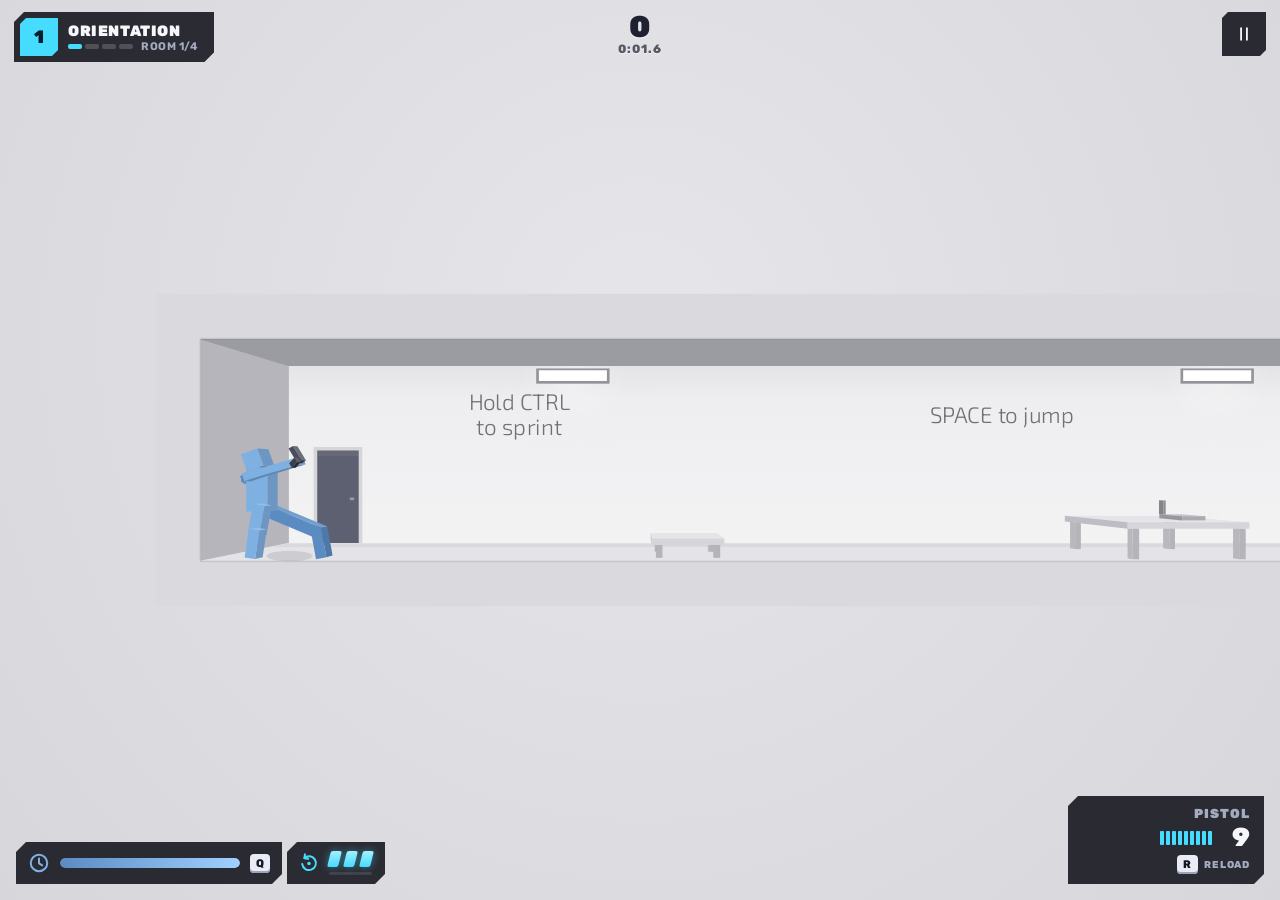
==== index.html @ 82054533 "Fix legs: the kick pose was always on The pose input already had a 'kick' field for gun recoil, so t" ====
<!DOCTYPE html>
<html lang="en">
<head>
  <meta charset="utf-8">
  <meta name="viewport" content="width=device-width, initial-scale=1, maximum-scale=1, user-scalable=no, viewport-fit=cover">
  <meta name="theme-color" content="#0c0e15">
  <meta name="description" content="Still Point - a slow-motion ragdoll shootout. Breach the door, bend time, slide under bullets and flip over gunmen across 75 levels, an Endless run with upgrades and a new Daily Run every day.">
  <title>Still Point</title>
  <link rel="stylesheet" href="css/style.css?v=67">
  <script src="https://sdk.crazygames.com/crazygames-sdk-v3.js"></script>
</head>
<body>
  <canvas id="stage" aria-label="Game"></canvas>

  <!-- =============================== HUD =============================== -->
  <div id="hud" class="hidden">
    <div class="tapfire" id="tapfire" aria-hidden="true"></div>
    <div class="stage-chip" id="stageChip">
      <span class="chip-num" id="chipNum">1</span>
      <div class="chip-body">
        <b id="chipTitle">ORIENTATION</b>
        <div class="chip-sub"><span class="dots" id="roomDots"></span><span id="chipSub">ROOM 1/4</span></div>
      </div>
    </div>
    <div class="hud-mid">
      <b id="hudScore">0</b>
      <span id="hudTime">0:00.0</span>
    </div>
    <div class="hud-right">
      <button class="round" id="btnPause" aria-label="Pause"><span class="ic" data-icon="pause"></span></button>
    </div>

    <div class="breach-banner" id="eventBanner"></div>
    <div class="combo hidden" id="combo"><b id="comboNum">x2</b><span>COMBO</span><i id="comboBar"></i></div>

    <div class="hud-bl">
      <div class="armorhud hidden" id="armorHud"></div>
      <div class="hud-bl-row">
        <div class="focus" id="focus">
          <span class="ic" data-icon="clock"></span>
          <div class="focus-track"><div class="focus-fill" id="focusFill"></div></div>
          <kbd id="focusKey">Q</kbd>
        </div>
        <div class="flips" id="flips" title="Flips left: sprint or slide, then jump">
          <span class="ic" data-icon="flip"></span>
          <div class="flip-col">
            <div class="flip-pips" id="flipPips"><i></i><i></i><i></i></div>
            <div class="flip-charge"><i id="flipCharge"></i></div>
          </div>
        </div>
      </div>
    </div>
    <div class="ammo" id="ammo">
      <b id="ammoName">PISTOL</b>
      <div class="ammo-row"><span id="ammoPips" class="pips"></span><span id="ammoNum">9</span></div>
      <small id="ammoHint"><kbd>R</kbd> RELOAD</small>
    </div>

    <div class="death hidden" id="death">
      <b id="deathTitle">YOU DIED</b>
      <div class="lives hidden" id="deathLives"></div>
      <span id="deathSub">CLICK OR PRESS R TO RETRY</span>
      <div class="death-btns hidden" id="deathBtns"></div>
    </div>

    <!-- touch -->
    <div class="joy" id="joy"><div class="joy-base"></div><div class="joy-knob" id="joyKnob"></div></div>
    <div class="tbtns" id="tbtns">
      <button class="tb tb-slow" data-act="slow"><span class="ic" data-icon="clock"></span><small>SLOW</small></button>
      <button class="tb tb-jump" data-act="jump"><span class="ic" data-icon="up"></span><small>JUMP</small></button>
      <button class="tb tb-slide" data-act="slide"><span class="ic" data-icon="slide"></span><small>SLIDE</small></button>
      <button class="tb tb-kick" data-act="kick"><span class="ic" data-icon="kick"></span><small>KICK</small></button>
      <button class="tb tb-reload" data-act="reload"><span class="ic" data-icon="reload"></span></button>
      <button class="tb tb-grab hidden" data-act="pick" id="tbGrab"><small>GRAB</small></button>
    </div>
  </div>

  <!-- =============================== HOME =============================== -->
  <section id="home" class="screen">
    <div class="home-panel">
      <h1 class="title" aria-label="Still Point"><span class="t1"><span style="--i:0">S</span><span style="--i:1">T</span><span style="--i:2">I</span><span style="--i:3">L</span><span style="--i:4">L</span></span><span class="t2"><i>POINT</i></span></h1>
      <div class="home-menu">
        <button class="btn primary big" id="btnPlay"><span class="ic" data-icon="play"></span><span class="bt"><b>PLAY</b><small id="playSub">LEVEL 1</small></span></button>
        <div class="btn-row">
          <button class="btn mode" id="btnDaily"><span class="ic" data-icon="calendar"></span><span class="bt"><b>DAILY RUN</b><small id="dailySub">5 NEW ROOMS EVERY DAY</small></span><i class="dot hidden" id="dailyDot"></i></button>
        </div>
        <div class="btn-row duo">
          <button class="btn mode" id="btnLevels"><span class="ic" data-icon="grid"></span><span class="bt"><b>LEVELS</b><small id="levelsSub">0 / 90 STARS</small></span></button>
          <button class="btn mode" id="btnEndless"><span class="ic" data-icon="infinity"></span><span class="bt"><b>ENDLESS</b><small id="endlessSub">BEST 0</small></span></button>
        </div>
        <div class="btn-row duo">
          <button class="btn tile" id="btnArmory"><span class="ic" data-icon="gun"></span><b>ARMORY</b></button>
          <button class="btn tile" id="btnMissions"><span class="ic" data-icon="scroll"></span><b>MISSIONS</b><i class="dot hidden" id="missionDot"></i></button>
        </div>
      </div>
    </div>
    <div class="corner tr">
      <button class="pill streak hidden" id="streakChip"><span class="ic" data-icon="gift"></span><b>DAILY</b></button>
      <div class="pill"><span class="ic star" data-icon="star"></span><b id="homeStars">0</b></div>
      <div class="pill"><span class="ic coin" data-icon="coin"></span><b class="coin-val">0</b></div>
      <button class="round" id="btnSettings" aria-label="Settings"><span class="ic" data-icon="gear"></span></button>
    </div>
    <div class="home-hint" id="homeHint"></div>
  </section>

  <!-- ============================== LEVELS ============================== -->
  <section id="levels" class="screen hidden">
    <header class="bar">
      <button class="round" data-back aria-label="Back"><span class="ic" data-icon="back"></span></button>
      <nav class="seg" id="chapterTabs"></nav>
      <div class="pill"><span class="ic star" data-icon="star"></span><b id="levelsStars">0</b></div>
    </header>
    <div class="chapter-head" id="chapterHead"></div>
    <div class="level-grid" id="levelGrid"></div>
  </section>

  <!-- ============================== ARMORY ============================== -->
  <section id="armory" class="screen hidden">
    <header class="bar">
      <button class="round" data-back aria-label="Back"><span class="ic" data-icon="back"></span></button>
      <nav class="seg" id="armoryTabs">
        <button data-tab="weapon">WEAPONS</button>
        <button data-tab="skin">COLORS</button>
        <button data-tab="hat">HATS</button>
        <button data-tab="armor">ARMOR</button>
      </nav>
      <div class="pill"><span class="ic coin" data-icon="coin"></span><b class="coin-val">0</b></div>
    </header>
    <div class="armory">
      <div class="armory-preview card">
        <canvas id="previewCanvas" width="320" height="320"></canvas>
        <div class="preview-info" id="previewInfo"></div>
      </div>
      <div class="armory-grid card" id="armoryGrid"></div>
    </div>
  </section>

  <div id="modal" class="modal hidden"><div class="sheet" id="sheet"></div></div>
  <div id="toasts"></div>
  <div id="rotate" class="hidden"><div><span class="ic" data-icon="rotate"></span><p>TURN YOUR DEVICE SIDEWAYS</p><button class="btn primary" id="btnRotateOk"><b>PLAY ANYWAY</b></button></div></div>

  <script src="js/util.js?v=67"></script>
  <script src="js/platform.js?v=67"></script>
  <script src="js/audio.js?v=67"></script>
  <script src="js/data.js?v=67"></script>
  <script src="js/levels.js?v=67"></script>
  <script src="js/progress.js?v=67"></script>
  <script src="js/physics.js?v=67"></script>
  <script src="js/world.js?v=67"></script>
  <script src="js/ragdoll.js?v=67"></script>
  <script src="js/fx.js?v=67"></script>
  <script src="js/game.js?v=67"></script>
  <script src="js/icons.js?v=67"></script>
  <script src="js/titlefx.js?v=67"></script>
  <script src="js/ui.js?v=67"></script>
  <script src="js/main.js?v=67"></script>
</body>
</html>
---- css/style.css ----
/* =========================================================================
   Still Point UI: the Elements look carried over to a white world. Flat ink
   panels with cut corners, one warm accent, solid high-contrast buttons,
   keycaps for controls. Rubik throughout.
   ========================================================================= */

@font-face { font-family: 'Exo2'; src: url('../assets/fonts/exo2-light.woff2') format('woff2'); font-weight: 300; font-display: swap; }
@font-face { font-family: 'Rubik'; src: url('../assets/fonts/rubik.woff2') format('woff2'); font-weight: 300 900; font-display: swap; }

:root {
  --ink: #0c0e15;
  --ink-2: #161a25;
  --ink-3: #222737;
  --ink-4: #2e3447;
  --panel: rgba(13, 15, 23, 0.86);
  --line: rgba(255, 255, 255, 0.12);
  --text: #f6f7fb;
  --muted: #a4abbf;
  /* accent: the cold cyan of bullet time (the same family as the slow-motion meter); gold is kept
     only for things that are gold: coins and stars */
  --acc: #45dcff;
  --acc-hi: #a4f0ff;
  --acc-ink: #03202a;
  --acc-rgb: 69, 220, 255;
  --gold: #ffc933;
  --blue: #7fb0e2;
  --red: #e2434b;
  --green: #45e08a;
  --font: 'Rubik', system-ui, -apple-system, 'Segoe UI', sans-serif;
  --safe-t: env(safe-area-inset-top, 0px);
  --safe-b: env(safe-area-inset-bottom, 0px);
  --safe-l: env(safe-area-inset-left, 0px);
  --safe-r: env(safe-area-inset-right, 0px);
  --cut-s: polygon(6px 0, 100% 0, 100% calc(100% - 6px), calc(100% - 6px) 100%, 0 100%, 0 6px);
  --cut-m: polygon(10px 0, 100% 0, 100% calc(100% - 10px), calc(100% - 10px) 100%, 0 100%, 0 10px);
  /* a 2px outline that follows --cut-m's slanted corners (box-shadow can't: clip-path cuts it off) */
  --ring-m: polygon(evenodd, 10px 0, 100% 0, 100% calc(100% - 10px), calc(100% - 10px) 100%, 0 100%, 0 10px, 10px 0,
    10.83px 2px, calc(100% - 2px) 2px, calc(100% - 2px) calc(100% - 10.83px), calc(100% - 10.83px) calc(100% - 2px), 2px calc(100% - 2px), 2px 10.83px, 10.83px 2px);
  --cut-l: polygon(16px 0, 100% 0, 100% calc(100% - 16px), calc(100% - 16px) 100%, 0 100%, 0 16px);
}

* { box-sizing: border-box; -webkit-tap-highlight-color: transparent; }
html, body { margin: 0; height: 100%; overflow: hidden; background: #d4d4d8; color: var(--text); font-family: var(--font); font-weight: 600; }
body { user-select: none; -webkit-user-select: none; touch-action: none; overscroll-behavior: none; }
canvas#stage { position: fixed; inset: 0; display: block; }
body.playing canvas#stage { cursor: none; }
button { font: inherit; color: inherit; border: 0; background: none; cursor: pointer; padding: 0; }
button:focus-visible { outline: 3px solid var(--acc); outline-offset: -3px; }
b, h1, h2, h3, h4, p { margin: 0; font-weight: inherit; }
.hidden { display: none !important; }
.ic { display: inline-flex; width: 1.2em; height: 1.2em; flex: none; }
.ic svg { width: 100%; height: 100%; display: block; }
.ic.coin { color: var(--gold); }
.ic.star { color: var(--gold); }

/* --------------------------------------------------------------- basics */
.btn {
  position: relative; display: inline-flex; flex-direction: column; align-items: center; justify-content: center; gap: 1px;
  min-height: 48px; padding: 8px 22px; max-width: 100%; clip-path: var(--cut-m);
  background: var(--ink-3); color: var(--text); box-shadow: inset 0 -3px 0 rgba(0, 0, 0, 0.28), inset 0 1px 0 rgba(255, 255, 255, 0.08);
  font-weight: 800; font-size: 16px; line-height: 1.1; letter-spacing: 0.04em; text-transform: uppercase;
  transition: background 0.12s, transform 0.08s, filter 0.12s;
}
.btn:hover { background: var(--ink-4); filter: drop-shadow(0 0 7px rgba(var(--acc-rgb), 0.3)); }
.btn:active { transform: translateY(1px) scale(0.98); }
.btn b { white-space: nowrap; }
.btn small { font-weight: 600; font-size: 12px; letter-spacing: 0.03em; color: var(--muted); white-space: nowrap; }
.btn.primary { background: var(--acc); color: var(--acc-ink); }
.btn.primary:hover { background: var(--acc-hi); }
.btn.primary small { color: rgba(3, 32, 42, 0.75); }
.btn.big { min-height: 64px; font-size: 28px; }
.btn.small { min-height: 38px; padding: 6px 16px; font-size: 13px; clip-path: var(--cut-s); }
.btn[disabled] { opacity: 0.45; cursor: default; filter: none; }
.btn .ic { width: 22px; height: 22px; }
.btn.big { flex-direction: row; gap: 14px; }
.btn.big .ic { width: 26px; height: 26px; }
.btn.big .bt { display: flex; flex-direction: column; align-items: flex-start; }
.btn.mode { flex-direction: row; gap: 10px; justify-content: flex-start; padding-left: 16px; }
.btn.mode .ic { color: var(--acc); }
.btn.mode .bt { display: flex; flex-direction: column; align-items: flex-start; }
.btn .dot, .seg .dot { position: absolute; top: 8px; right: 10px; width: 9px; height: 9px; border-radius: 50%; background: var(--red); box-shadow: 0 0 0 3px rgba(226, 67, 75, 0.25); }

.round { width: 44px; height: 44px; display: grid; place-items: center; flex: none; clip-path: var(--cut-s); background: var(--ink-3); color: var(--text); transition: background 0.12s; }
.round:hover { background: var(--ink-4); }
.round .ic { width: 20px; height: 20px; }

.pill { display: inline-flex; align-items: center; gap: 7px; height: 38px; padding: 0 14px 0 10px; clip-path: var(--cut-s); background: var(--panel); font-weight: 800; font-size: 15px; letter-spacing: 0.03em; white-space: nowrap; }
.pill .ic { width: 18px; height: 18px; }
.pill.streak { cursor: pointer; background: var(--acc); color: var(--acc-ink); animation: nudge 1.6s ease-in-out infinite; }

.card { background: var(--panel); clip-path: var(--cut-l); backdrop-filter: blur(6px); -webkit-backdrop-filter: blur(6px); }

kbd { display: inline-block; font-family: var(--font); font-weight: 800; font-size: 11px; line-height: 1; padding: 4px 6px; border-radius: 4px; background: #e9ecf4; color: #141824; box-shadow: inset 0 -2px 0 #9ba3b8; white-space: nowrap; }

@keyframes fade { from { opacity: 0; } to { opacity: 1; } }
@keyframes pop { from { opacity: 0; transform: translateY(10px) scale(0.97); } to { opacity: 1; transform: none; } }
@keyframes nudge { 0%, 100% { transform: none; } 50% { transform: translateY(-2px); } }
@keyframes starIn { 0% { transform: scale(0) rotate(-40deg); opacity: 0; } 60% { transform: scale(1.35) rotate(8deg); opacity: 1; } 100% { transform: none; } }
@keyframes comboPop { 0% { transform: scale(1.5); } 100% { transform: scale(1); } }
@keyframes slideUp { from { opacity: 0; transform: translateY(14px); } to { opacity: 1; transform: none; } }
@keyframes slideUpDim { from { opacity: 0; transform: translateY(14px); } to { opacity: 0.45; transform: none; } }

/* -------------------------------------------------------------- screens */
.screen { position: fixed; inset: 0; z-index: 10; overflow-y: auto; overflow-x: hidden; touch-action: pan-y; padding: calc(14px + var(--safe-t)) calc(16px + var(--safe-r)) calc(16px + var(--safe-b)) calc(16px + var(--safe-l)); animation: fade 0.2s ease; }
.screen:not(#home) { background: linear-gradient(180deg, rgba(10, 12, 18, 0.82), rgba(10, 12, 18, 0.94)); }
.bar { display: flex; align-items: center; gap: 12px; max-width: 1100px; margin: 0 auto 14px; }
.bar h2 { margin-right: auto; font-weight: 900; font-size: 24px; letter-spacing: 0.03em; }
.seg { flex: 1; display: flex; flex-wrap: wrap; justify-content: center; gap: 2px; padding: 3px; clip-path: var(--cut-s); background: var(--panel); min-width: 0; }
.seg button { position: relative; font-weight: 800; font-size: 12px; letter-spacing: 0.04em; color: var(--muted); padding: 8px 12px; border-radius: 4px; white-space: nowrap; transition: background 0.12s, color 0.12s; }
.seg button:hover { color: var(--text); background: rgba(255, 255, 255, 0.06); }
.seg button.active { background: var(--acc); color: var(--acc-ink); }
.seg button.locked { opacity: 0.45; }
.corner { position: absolute; top: calc(14px + var(--safe-t)); display: flex; align-items: center; gap: 8px; }
.corner.tr { right: calc(16px + var(--safe-r)); }

/* ----------------------------------------------------------------- home */
#home { overflow: hidden; }
.home-panel {
  /* full-height ink column like Element Rag, with its dark backdrop fading out over the room */
  position: absolute; left: 0; top: 0; bottom: 0; isolation: isolate;
  width: min(calc(500px + var(--safe-l)), 80vw);
  padding: calc(20px + var(--safe-t)) 34px calc(20px + var(--safe-b)) calc(36px + var(--safe-l));
  background: rgba(9, 11, 17, 0.97);
  display: flex; flex-direction: column; justify-content: center; gap: 18px; animation: fade 0.3s ease;
}
.home-panel::after {
  content: ''; position: absolute; top: 0; bottom: 0; left: 100%; width: clamp(200px, 30vw, 520px); pointer-events: none; z-index: -1;
  background: linear-gradient(90deg, rgba(9, 11, 17, 0.97) 0%, rgba(9, 11, 17, 0.86) 22%, rgba(9, 11, 17, 0.58) 50%, rgba(9, 11, 17, 0.22) 78%, rgba(9, 11, 17, 0) 100%);
}
.home-menu .btn.big { min-height: 72px; font-size: 32px; justify-content: flex-start; padding-left: 24px; text-align: left; }
.home-menu .btn.tile { justify-content: flex-start; padding-left: 18px; gap: 10px; }
.home-menu .btn-row .btn { min-height: 62px; font-size: 14px; }
.title { display: flex; align-items: flex-end; gap: 10px; line-height: 0.9; font-weight: 900; letter-spacing: -0.01em; }
.title .t1 { font-size: 54px; color: #fff; }
.title .t2 {
  padding: 2px 18px 4px 16px; font-size: 48px; color: var(--acc-ink); background: var(--acc);
  /* slants down to the right, with the cut top-left and bottom-right corners */
  clip-path: polygon(10px 0, calc(100% - 14px) 0, calc(100% - 2px) calc(100% - 10px), calc(100% - 10px) 100%, 14px 100%, 2px 10px);
}
.title .t2 i { display: inline-block; font-style: normal; transform: skewX(10deg); }   /* letters lean back, matching the slant */
.home-menu { display: flex; flex-direction: column; gap: 8px; }
.btn-row { display: flex; gap: 8px; }
.btn-row .btn { flex: 1; min-width: 0; padding: 8px 6px; font-size: 13px; }
.btn-row.duo .btn.mode { padding-left: 14px; }
.btn.tile { min-height: 58px; gap: 5px; flex-direction: row; }
.btn.tile .ic { width: 22px; height: 22px; color: var(--acc); }
.home-hint { position: absolute; right: calc(24px + var(--safe-r)); bottom: calc(20px + var(--safe-b)); display: flex; gap: 14px; flex-wrap: wrap; justify-content: flex-end; max-width: 54vw; font-weight: 700; font-size: 12px; color: #4a4f60; letter-spacing: 0.04em; }
.home-hint span { display: inline-flex; gap: 6px; align-items: center; }

/* --------------------------------------------------------------- levels */
.chapter-head { max-width: 1100px; margin: 0 auto 12px; display: flex; align-items: baseline; gap: 12px; }
.chapter-head b { font-weight: 900; font-size: 26px; letter-spacing: 0.04em; }
.chapter-head span { font-weight: 800; font-size: 13px; color: var(--muted); letter-spacing: 0.06em; }
.level-grid { max-width: 1100px; margin: 0 auto; display: grid; grid-template-columns: repeat(auto-fill, minmax(165px, 1fr)); gap: 10px; }
.lvl { position: relative; display: flex; flex-direction: column; align-items: flex-start; gap: 6px; padding: 14px 14px 12px; min-height: 112px; clip-path: var(--cut-m); background: var(--ink-3); text-align: left; transition: background 0.12s, transform 0.08s; animation: slideUp 0.25s ease backwards; }
.lvl:hover { background: var(--ink-4); }
.lvl:active { transform: scale(0.98); }
.lvl .num { font-weight: 900; font-size: 30px; line-height: 1; color: #fff; }
.lvl .nm { font-weight: 800; font-size: 13px; letter-spacing: 0.04em; color: var(--muted); text-transform: uppercase; }
.lvl .st { display: flex; gap: 3px; margin-top: auto; }
.lvl .st .ic { width: 18px; height: 18px; color: rgba(255, 255, 255, 0.16); }
.lvl .st .ic.on { color: var(--gold); }
.lvl .best { position: absolute; right: 12px; top: 14px; font-weight: 700; font-size: 11px; color: var(--muted); }
.lvl, .item { isolation: isolate; }
.lvl.boss, .lvl.next, .item.sel { background: var(--ol); }
.lvl.boss::before, .lvl.next::before, .item.sel::before {
  content: ''; position: absolute; inset: 2px; z-index: -1; background: var(--fill);
  clip-path: polygon(9px 0, 100% 0, 100% calc(100% - 9px), calc(100% - 9px) 100%, 0 100%, 0 9px);
}
.lvl.boss { --ol: rgba(226, 67, 75, 0.75); --fill: var(--ink-3); }
.lvl.boss:hover { --fill: var(--ink-4); }
.lvl.boss .num::after { content: 'BOSS'; margin-left: 8px; font-size: 11px; vertical-align: middle; color: #fff; background: var(--red); padding: 2px 6px; border-radius: 3px; letter-spacing: 0.06em; }
.lvl.locked { opacity: 0.45; cursor: default; animation-name: slideUpDim; }
.lvl.locked .num { color: var(--muted); }
.lvl.next { --ol: var(--acc); --fill: #16303a; }

/* --------------------------------------------------------------- armory */
.armory { max-width: 1100px; margin: 0 auto; display: grid; grid-template-columns: 320px 1fr; gap: 14px; align-items: start; }
.armory-preview { padding: 14px; display: flex; flex-direction: column; gap: 10px; position: sticky; top: 0; }
#previewCanvas { width: 100%; aspect-ratio: 1; border-radius: 6px; background: radial-gradient(circle at 50% 38%, #f6f6f8, #d9d9de); }
.preview-info { display: flex; flex-direction: column; gap: 8px; }
.preview-info b { font-weight: 900; font-size: 22px; letter-spacing: 0.03em; }
.preview-info p { font-weight: 600; font-size: 13px; color: var(--muted); line-height: 1.4; }
.stats { display: grid; grid-template-columns: auto 1fr; gap: 5px 10px; align-items: center; font-size: 11px; font-weight: 800; letter-spacing: 0.05em; color: var(--muted); }
.stats i { display: block; height: 6px; border-radius: 3px; background: rgba(255, 255, 255, 0.1); overflow: hidden; }
.stats i::after { content: ''; display: block; height: 100%; width: var(--v); background: var(--acc); }
.armory-grid { padding: 14px; display: grid; grid-template-columns: repeat(auto-fill, minmax(136px, 1fr)); gap: 8px; }
.item { position: relative; display: flex; flex-direction: column; align-items: center; gap: 6px; padding: 12px 8px 10px; clip-path: var(--cut-m); background: var(--ink-3); transition: background 0.12s; }
.item:hover { background: var(--ink-4); }
.item.sel { --ol: var(--acc); --fill: #16303a; }
.item canvas { width: 96px; height: 64px; }
.item b { font-weight: 800; font-size: 13px; letter-spacing: 0.03em; text-transform: uppercase; }
.item small { display: inline-flex; gap: 4px; align-items: center; font-weight: 800; font-size: 12px; color: var(--acc); }
.item small .ic { width: 14px; height: 14px; }
.item small.own { color: var(--green); }
.item small.eq { color: var(--muted); }
.item .tag { position: absolute; top: 6px; left: 8px; font-size: 10px; font-weight: 900; letter-spacing: 0.06em; color: var(--acc-ink); background: var(--acc); padding: 2px 6px; border-radius: 3px; }

/* ------------------------------------------------------------------ hud */
#hud { position: fixed; inset: 0; z-index: 5; pointer-events: none; }
body.result-open #hud { display: none; }
#hud button, #hud .joy, #hud .aimpad { pointer-events: auto; }
.stage-chip { position: absolute; top: calc(12px + var(--safe-t)); left: calc(14px + var(--safe-l)); display: flex; align-items: center; gap: 10px; padding: 6px 16px 6px 6px; clip-path: var(--cut-m); background: var(--panel); max-width: 44vw; }
.chip-num { display: grid; place-items: center; min-width: 38px; height: 38px; padding: 0 6px; clip-path: var(--cut-s); background: var(--acc); color: var(--acc-ink); font-weight: 900; font-size: 18px; }
.chip-body b { display: block; font-weight: 900; font-size: 15px; letter-spacing: 0.04em; white-space: nowrap; overflow: hidden; text-overflow: ellipsis; text-transform: uppercase; }
.chip-sub { display: flex; align-items: center; gap: 8px; font-weight: 700; font-size: 11px; color: var(--muted); letter-spacing: 0.05em; }
.dots { display: flex; gap: 3px; }
.dots i { width: 14px; height: 5px; border-radius: 2px; background: rgba(255, 255, 255, 0.18); }
.dots i.done { background: var(--green); }
.dots i.cur { background: var(--acc); }
.hud-mid { position: absolute; top: calc(12px + var(--safe-t)); left: 50%; transform: translateX(-50%); display: flex; flex-direction: column; align-items: center; color: #1d2130; text-shadow: 0 1px 0 rgba(255, 255, 255, 0.7); }
.hud-mid b { font-weight: 900; font-size: 30px; line-height: 1; letter-spacing: 0.02em; }
.hud-mid span { font-weight: 800; font-size: 12px; letter-spacing: 0.08em; opacity: 0.7; }
body.dark-room .hud-mid { color: #fff; text-shadow: 0 1px 0 rgba(0, 0, 0, 0.6); }
.hud-right { position: absolute; top: calc(12px + var(--safe-t)); right: calc(14px + var(--safe-r)); display: flex; gap: 8px; align-items: center; }
.hud-right .round { background: var(--panel); }

.combo { position: absolute; top: calc(66px + var(--safe-t)); left: 50%; transform: translateX(-50%); display: flex; align-items: baseline; gap: 6px; padding: 4px 14px 8px; clip-path: var(--cut-s); background: var(--panel); }
.combo b { font-weight: 900; font-size: 22px; color: var(--acc); animation: comboPop 0.2s ease; }
.combo span { font-weight: 800; font-size: 11px; letter-spacing: 0.1em; color: var(--muted); }
.combo i { position: absolute; left: 0; bottom: 0; height: 3px; width: 100%; background: var(--acc); transform-origin: left; }

.focus { display: flex; align-items: center; gap: 10px; padding: 10px 12px; clip-path: var(--cut-m); background: var(--panel); }
.focus .ic { width: 22px; height: 22px; color: var(--blue); }
.focus-track { width: 180px; height: 10px; border-radius: 5px; background: rgba(255, 255, 255, 0.12); overflow: hidden; }
.focus-fill { height: 100%; width: 100%; background: linear-gradient(90deg, #5a8cc2, #9fd0ff); transform-origin: left; border-radius: 5px; }
.focus { position: relative; }
.focus::after, .ammo::after { content: ''; position: absolute; inset: 0; clip-path: var(--ring-m); background: var(--blue); opacity: 0; pointer-events: none; transition: opacity .15s; }
.focus.on::after { opacity: 1; }
.ammo::after { background: var(--acc); }
.focus.on .focus-fill { background: linear-gradient(90deg, #8fd0ff, #ffffff); }
.focus.empty .focus-fill { background: #ff8a94; }

.ammo { position: absolute; right: calc(16px + var(--safe-r)); bottom: calc(16px + var(--safe-b)); display: flex; flex-direction: column; align-items: flex-end; gap: 4px; padding: 10px 14px; clip-path: var(--cut-m); background: var(--panel); min-width: 150px; }
.ammo b { font-weight: 900; font-size: 13px; letter-spacing: 0.08em; color: var(--muted); }
.ammo.pickup b { color: var(--acc); }
.ammo-row { display: flex; align-items: center; gap: 10px; }
/* always one row: big magazines get thinner pips instead of wrapping onto a second line */
.pips { display: flex; gap: 2px; flex-wrap: nowrap; justify-content: flex-end; width: 130px; }
.pips i { flex: 0 1 4px; min-width: 1.5px; height: 14px; border-radius: 1px; background: var(--acc); }
.pips.dense { gap: 2px; } .pips.dense i { flex: 0 0 2px; min-width: 2px; border-radius: 0.5px; }
.pips i.off { background: rgba(255, 255, 255, 0.15); }
#ammoNum { font-weight: 900; font-size: 26px; line-height: 1; min-width: 28px; text-align: right; }
.ammo small { font-weight: 800; font-size: 10px; letter-spacing: 0.08em; color: var(--muted); display: flex; gap: 6px; align-items: center; }
.ammo.reloading #ammoNum { color: var(--acc); }

.death { position: absolute; left: 50%; top: 22%; transform: translateX(-50%); display: flex; flex-direction: column; align-items: center; gap: 8px; padding: 16px 30px 18px; clip-path: var(--cut-l); background: var(--panel); animation: pop 0.25s ease; pointer-events: auto; }
.death > b { font-weight: 900; font-size: 34px; letter-spacing: 0.06em; color: #ff8a94; }
/* the retry hint fades in once a retry is accepted */
#deathSub { animation: fade 0.25s ease 0.9s backwards; }
.death > span { font-weight: 800; font-size: 12px; letter-spacing: 0.12em; color: var(--muted); }
.death { min-width: min(340px, 90vw); }
.death-btns { display: grid; grid-template-columns: 1fr 1fr; gap: 8px; margin-top: 8px; width: 100%; }
.death-btns .btn { min-height: 56px; flex-direction: row; gap: 10px; }
.death-btns .btn .bt { display: flex; flex-direction: column; align-items: flex-start; }
.death-btns .btn.wide { grid-column: 1 / -1; }
.death .lives { display: flex; gap: 6px; }
.death .lives .ic { width: 22px; height: 22px; color: rgba(255, 255, 255, 0.14); }
.death .lives .ic.on { color: #ff5d73; }
#deathSub { display: flex; gap: 8px; justify-content: center; flex-wrap: wrap; }
#deathSub .stat { display: flex; flex-direction: column; align-items: center; gap: 2px; min-width: 76px; padding: 8px 10px; border-radius: 6px; background: var(--ink-2); font-style: normal; font-size: 10px; color: var(--muted); }
#deathSub .stat b { font-size: 20px; color: var(--text); letter-spacing: 0.02em; }
.hearts { display: inline-flex; gap: 3px; margin-left: 4px; vertical-align: -1px; }
.hearts i { width: 9px; height: 9px; border-radius: 2px; background: rgba(255, 255, 255, 0.18); transform: rotate(45deg); }
.hearts i.on { background: #ff5d73; }

/* touch controls */
.joy, .tbtns, .tapfire { display: none; }
body.touch .focus { display: none; }
body.touch .ammo { right: auto; left: 50%; transform: translateX(-50%); bottom: calc(10px + var(--safe-b)); padding: 6px 12px; min-width: 0; flex-direction: row; align-items: center; gap: 10px; }
body.touch .ammo small { display: none; }
body.touch .ammo b { font-size: 11px; }
body.touch #ammoNum { font-size: 20px; }
body.touch kbd { display: none; }
body.touch { --joy: clamp(110px, 28vh, 150px); --tb: clamp(52px, 13vh, 68px); --gap: clamp(8px, 2vh, 12px); }
/* tap anywhere (outside the stick and buttons) to fire that way */
body.touch .tapfire { display: block; position: absolute; inset: 0; touch-action: none; pointer-events: auto; }
.tapmark { position: absolute; width: 34px; height: 34px; margin: -17px 0 0 -17px; border-radius: 50%; border: 2px solid rgba(226, 67, 75, 0.85); pointer-events: none; animation: tapmark 0.38s ease-out forwards; }
@keyframes tapmark { from { transform: scale(0.4); opacity: 1; } to { transform: scale(1.4); opacity: 0; } }
/* move stick: a flat ring with flick hints, a flat knob */
/* the move stick only takes touches in the bottom-left thumb corner; a tap anywhere else (including the
   left side of the screen) aims and shoots */
body.touch .joy { display: block; position: absolute; left: 0; bottom: 0; width: max(30%, calc(var(--joy) + 70px)); height: max(46%, calc(var(--joy) + 60px)); touch-action: none; }
.joy-base { position: absolute; width: var(--joy, 130px); height: var(--joy, 130px); margin: calc(var(--joy, 130px) / -2) 0 0 calc(var(--joy, 130px) / -2); border-radius: 50%; background: rgba(18, 21, 30, 0.28); border: 1.5px solid rgba(255, 255, 255, 0.5); }
.joy-base::before, .joy-base::after { position: absolute; left: 50%; transform: translateX(-50%); font-weight: 800; font-size: 9px; letter-spacing: 0.14em; color: rgba(255, 255, 255, 0.85); }
.joy-base::before { content: 'JUMP'; top: 9%; }
.joy-base::after { content: 'SLIDE'; bottom: 9%; }
.joy-knob { position: absolute; width: calc(var(--joy, 130px) * 0.4); height: calc(var(--joy, 130px) * 0.4); margin: calc(var(--joy, 130px) * -0.2) 0 0 calc(var(--joy, 130px) * -0.2); border-radius: 50%; background: #7fb0e2; border: 2px solid rgba(255, 255, 255, 0.9); }
body.touch .joy:not(.on) .joy-base, body.touch .joy:not(.on) .joy-knob { left: calc(30px + var(--joy) / 2 + var(--safe-l)); top: calc(100% - 24px - var(--joy) / 2 - var(--safe-b)); opacity: 0.75; }
/* action buttons: one tidy corner block, matte and flat */
body.touch .tbtns { display: block; position: absolute; right: calc(20px + var(--safe-r)); bottom: calc(18px + var(--safe-b)); width: calc(var(--tb) * 2.25 + var(--gap)); height: calc(var(--tb) * 2.25 + var(--gap) * 2 + var(--tb) * 0.62); pointer-events: none; }
.tb {
  position: absolute; width: var(--tb); height: var(--tb); border-radius: 50%; display: flex; flex-direction: column; align-items: center; justify-content: center; gap: 2px;
  background: rgba(20, 23, 31, 0.74); border: 1.5px solid rgba(255, 255, 255, 0.16); color: #fff; pointer-events: auto;
  transition: transform 0.06s, background 0.1s, border-color 0.1s;
}
.tb .ic { width: 36%; height: 36%; }
.tb small { font-weight: 800; font-size: 8.5px; letter-spacing: 0.12em; opacity: 0.85; }
.tb:active, .tb.on { transform: scale(0.94); background: var(--acc); border-color: var(--acc); color: var(--acc-ink); }
.tb-jump { right: 0; bottom: 0; width: calc(var(--tb) * 1.25); height: calc(var(--tb) * 1.25); }
.tb-jump .ic { width: 40%; height: 40%; }
.tb-slide { right: calc(var(--tb) * 1.25 + var(--gap)); bottom: 0; }
.tb-slow { right: calc(var(--tb) * 0.125); bottom: calc(var(--tb) * 1.25 + var(--gap)); }
.tb-slow { background: conic-gradient(#7fb0e2 calc(var(--f, 1) * 360deg), rgba(255, 255, 255, 0.12) 0); border-color: transparent; }
.tb-slow::before { content: ''; position: absolute; inset: 3px; border-radius: 50%; background: rgba(20, 23, 31, 0.92); z-index: 0; }
.tb-slow > * { position: relative; z-index: 1; }
.tb-slow .ic { color: #7fb0e2; }
.tb-slow.on { transform: none; background: conic-gradient(#ffffff calc(var(--f, 1) * 360deg), rgba(255, 255, 255, 0.12) 0); }
.tb-slow.on::before { background: #7fb0e2; }
.tb-slow.on .ic, .tb-slow.on small { color: #0c1220; }
/* reload tucks into the corner between SLIDE and SLOW, one --gap from each */
.tb-reload { right: calc(var(--tb) * 1.03 + var(--gap)); bottom: calc(var(--tb) * 0.93 + var(--gap)); width: calc(var(--tb) * 0.74); height: calc(var(--tb) * 0.74); }
.tb-grab { right: 0; bottom: calc(var(--tb) * 2.25 + var(--gap) * 2); width: calc(var(--tb) * 1.25); height: calc(var(--tb) * 0.56); border-radius: 8px; background: var(--acc); border-color: var(--acc); color: var(--acc-ink); }

/* ---------------------------------------------------------------- modal */
.modal { position: fixed; inset: 0; z-index: 30; display: flex; align-items: center; justify-content: center; padding: calc(10px + var(--safe-t)) 10px calc(10px + var(--safe-b)); background: rgba(6, 8, 12, 0.55); animation: fade 0.16s ease; }
.sheet { position: relative; width: min(480px, 100%); max-height: calc((100dvh - 20px - var(--safe-t) - var(--safe-b)) / var(--ui)); overflow-y: auto; overscroll-behavior: contain; touch-action: pan-y; padding: 22px 24px; clip-path: var(--cut-l); background: #121620; box-shadow: inset 0 3px 0 var(--acc); display: flex; flex-direction: column; gap: 14px; animation: pop 0.2s ease; }
.sheet h2 { font-weight: 900; font-size: clamp(24px, 3vw, 32px); letter-spacing: 0.04em; text-align: center; }
.sheet h2.win { color: var(--acc); }
.sheet h2.lose { color: #ff8a94; }
.sheet .sub { text-align: center; font-weight: 800; font-size: 12px; letter-spacing: 0.08em; color: var(--muted); margin-top: -8px; }
.sheet .actions { display: grid; grid-template-columns: 1fr 1fr; gap: 8px; }
.sheet .actions .wide { grid-column: 1 / -1; }
.res-stars { display: flex; justify-content: center; gap: 4px; margin: 4px 0; }
.res-star { display: flex; flex-direction: column; align-items: center; gap: 6px; width: 86px; }
.res-star .ic { width: 52px; height: 52px; color: rgba(255, 255, 255, 0.12); }
.res-star.on .ic { color: var(--gold); animation: starIn 0.45s ease backwards; filter: drop-shadow(0 0 10px rgba(255, 201, 51, 0.5)); }
.res-star small { font-weight: 800; font-size: 10px; letter-spacing: 0.06em; color: var(--muted); text-align: center; line-height: 1.3; }
.res-star.on small { color: var(--text); }
.res-grid { display: grid; grid-template-columns: repeat(4, 1fr); gap: 6px; }
.res-grid div { display: flex; flex-direction: column; align-items: center; gap: 2px; padding: 10px 4px; background: var(--ink-2); border-radius: 6px; }
.res-grid b { font-weight: 900; font-size: 20px; }
.res-grid small { font-weight: 800; font-size: 10px; letter-spacing: 0.08em; color: var(--muted); }
.res-score { display: flex; align-items: center; justify-content: space-between; padding: 12px 16px; background: var(--ink-2); border-radius: 6px; }
.res-score b { font-weight: 900; font-size: 26px; }
.res-score span { font-weight: 800; font-size: 12px; color: var(--muted); letter-spacing: 0.08em; }
.res-score .new { color: var(--acc); }
.coins-gain { display: flex; align-items: center; justify-content: center; gap: 8px; font-weight: 900; font-size: 26px; color: var(--gold); }
.coins-gain .ic { width: 26px; height: 26px; }
.row { display: flex; align-items: center; justify-content: space-between; gap: 12px; padding: 10px 12px; background: var(--ink-2); border-radius: 6px; font-weight: 800; font-size: 14px; }
.row .ic { width: 18px; height: 18px; color: var(--acc); margin-right: 8px; vertical-align: -3px; }
.toggle { width: 52px; height: 28px; border-radius: 14px; background: var(--ink-4); position: relative; transition: background 0.15s; }
.toggle::after { content: ''; position: absolute; top: 3px; left: 3px; width: 22px; height: 22px; border-radius: 50%; background: #fff; transition: transform 0.15s; }
.toggle.on { background: var(--acc); }
.toggle.on::after { transform: translateX(24px); }
/* ------------------------------------------------- daily hub (reward + missions) */
#sheet[data-kind="daily"] { width: min(540px, 100%); gap: 12px; }
.daily-top { display: flex; flex-direction: column; gap: 12px; }
.daily-head { display: flex; align-items: center; justify-content: space-between; gap: 12px; }
.daily-head h2 { text-align: left; }
.daily-head .reset { display: flex; align-items: center; gap: 6px; padding: 6px 10px; border-radius: 6px; background: var(--ink-2); font-weight: 800; font-size: 11px; letter-spacing: 0.08em; color: var(--muted); }
.daily-head .reset .ic { width: 14px; height: 14px; color: var(--blue); }
.daily-head .reset b, .dTimer { color: var(--text); font-variant-numeric: tabular-nums; }
.dtabs { flex: none; background: var(--ink-2); clip-path: none; border-radius: 8px; padding: 4px; gap: 4px; flex-wrap: nowrap; }
.dtabs button { flex: 1; padding: 10px 12px; font-size: 13px; letter-spacing: 0.08em; border-radius: 6px; }
.dtabs .dot { top: 6px; right: 8px; }
.daily-body { display: flex; flex-direction: column; gap: 10px; }
.daily-body.in > * { animation: slideUp 0.28s ease backwards; }
.daily-body.in > :nth-child(2) { animation-delay: 0.04s; } .daily-body.in > :nth-child(3) { animation-delay: 0.08s; }
.daily-body.in > :nth-child(4) { animation-delay: 0.12s; } .daily-body.in > :nth-child(5) { animation-delay: 0.16s; }
.glow { box-shadow: 0 0 0 0 rgba(var(--acc-rgb), 0.55); animation: claimGlow 1.5s ease-out infinite; }
@keyframes claimGlow { 0% { filter: brightness(1); } 50% { filter: brightness(1.18); } 100% { filter: brightness(1); } }
.big-claim { min-height: 54px; font-size: 17px; flex-direction: row; gap: 8px; }
.big-claim .ic { width: 20px; height: 20px; margin: 0; color: var(--acc-ink); }
.btn.primary.big-claim:disabled { opacity: 1; box-shadow: none; background: var(--ink-2); color: var(--muted); font-size: 13px; letter-spacing: 0.06em; }

.streak-banner { display: flex; align-items: center; gap: 12px; padding: 12px 14px; border-radius: 8px; background: linear-gradient(100deg, rgba(255, 138, 60, 0.16), rgba(var(--acc-rgb), 0.05) 60%, transparent), var(--ink-2); }
.streak-banner > .ic { width: 34px; height: 34px; color: #6b7183; flex: none; }
.streak-banner.lit > .ic { color: #ff9a3d; filter: drop-shadow(0 0 10px rgba(255, 138, 60, 0.6)); animation: nudge 1.8s ease-in-out infinite; }
.streak-banner b { display: block; font-weight: 900; font-size: 18px; letter-spacing: 0.04em; }
.streak-banner small { display: block; margin-top: 2px; font-weight: 600; font-size: 12px; color: var(--muted); }
.days { display: grid; grid-template-columns: repeat(6, 1fr); gap: 6px; }
.day { position: relative; grid-column: span 2; display: flex; flex-direction: column; align-items: center; gap: 4px; padding: 10px 4px 9px; border-radius: 8px; background: var(--ink-2); box-shadow: inset 0 0 0 1.5px transparent; }
.day small { font-weight: 800; font-size: 9px; letter-spacing: 0.1em; color: var(--muted); }
.day .ic { width: 24px; height: 24px; color: var(--acc); }
.day b { font-weight: 900; font-size: 16px; }
.day.jackpot { grid-column: 1 / -1; flex-direction: row; justify-content: center; gap: 12px; padding: 12px; background: linear-gradient(100deg, rgba(var(--acc-rgb), 0.2), rgba(var(--acc-rgb), 0.04)), var(--ink-2); box-shadow: inset 0 0 0 1.5px rgba(var(--acc-rgb), 0.35); }
.day.jackpot small { font-size: 11px; color: var(--acc); }
.day.jackpot .ic { width: 30px; height: 30px; }
.day.jackpot b { font-size: 24px; color: var(--acc); }
.day.locked { opacity: 0.55; }
.day.got { opacity: 0.5; }
.day.got .ic { color: var(--green); }
.day.got b { text-decoration: line-through; color: var(--muted); }
.day.next { box-shadow: inset 0 0 0 1.5px rgba(255, 255, 255, 0.22); opacity: 1; }
.day.today { background: var(--acc); color: var(--acc-ink); transform: translateY(-3px); box-shadow: 0 6px 18px rgba(var(--acc-rgb), 0.35); animation: nudge 1.6s ease-in-out infinite; }
.day.today small, .day.today .ic, .day.today b { color: var(--acc-ink); }

.m-track { display: grid; grid-template-columns: 1fr auto; gap: 8px 14px; align-items: center; padding: 12px 14px; border-radius: 8px; background: var(--ink-2); }
.m-track-top b { display: block; font-weight: 900; font-size: 15px; letter-spacing: 0.06em; }
.m-track-top small { font-weight: 600; font-size: 11px; color: var(--muted); }
.m-line { grid-column: 1; position: relative; height: 8px; margin: 8px 12px 10px 0; border-radius: 4px; background: rgba(255, 255, 255, 0.1); }
.m-line > i { position: absolute; left: 0; top: 0; bottom: 0; border-radius: 4px; background: linear-gradient(90deg, var(--acc), var(--acc-hi)); transition: width 0.5s cubic-bezier(.2, .8, .2, 1); }
.m-line .node { position: absolute; top: 50%; width: 22px; height: 22px; margin: -11px 0 0 -11px; border-radius: 50%; display: grid; place-items: center; background: var(--ink-4); box-shadow: 0 0 0 3px var(--ink-2); font-weight: 900; font-size: 11px; color: var(--muted); }
.m-line .node.on { background: var(--acc); color: var(--acc-ink); }
.m-line .node:last-of-type { display: none; }
.chest { grid-row: 1 / span 2; grid-column: 2; display: flex; flex-direction: column; align-items: center; justify-content: center; gap: 3px; width: 74px; height: 66px; border-radius: 8px; background: var(--ink-3); color: var(--muted); font-weight: 900; font-size: 13px; box-shadow: inset 0 0 0 1.5px rgba(255, 255, 255, 0.1); }
.chest .ic { width: 26px; height: 26px; margin: 0; }
.chest.ready { background: var(--acc); color: var(--acc-ink); cursor: pointer; box-shadow: 0 6px 18px rgba(var(--acc-rgb), 0.4); animation: nudge 1.2s ease-in-out infinite; }
.chest.got { color: var(--green); }
.mission { display: grid; grid-template-columns: auto 1fr auto; gap: 12px; align-items: center; padding: 10px 12px; background: var(--ink-2); border-radius: 8px; box-shadow: inset 0 0 0 1.5px transparent; }
.mission .m-ic { width: 40px; height: 40px; border-radius: 8px; display: grid; place-items: center; background: rgba(127, 176, 226, 0.14); }
.mission .m-ic .ic { width: 22px; height: 22px; color: var(--blue); }
.mission p { font-weight: 800; font-size: 14px; margin: 0 0 6px; }
.mission .bar2 { position: relative; height: 16px; border-radius: 5px; background: rgba(255, 255, 255, 0.08); overflow: hidden; }
.mission .bar2 i { display: block; height: 100%; border-radius: 5px; background: linear-gradient(90deg, #4f79a8, var(--blue)); transition: width 0.5s cubic-bezier(.2, .8, .2, 1); }
.mission .bar2 span { position: absolute; inset: 0; display: grid; place-items: center; font-weight: 900; font-size: 10px; letter-spacing: 0.06em; color: #fff; text-shadow: 0 1px 2px rgba(0, 0, 0, 0.6); }
.mission .btn { min-width: 78px; min-height: 42px; padding: 6px 12px; font-size: 14px; flex-direction: row; gap: 5px; }
.mission .btn .ic { width: 15px; height: 15px; margin: 0; }
.mission .btn:disabled .ic { color: var(--acc); opacity: 0.8; }
.mission.ready { box-shadow: inset 0 0 0 1.5px rgba(var(--acc-rgb), 0.6); background: linear-gradient(100deg, rgba(var(--acc-rgb), 0.12), transparent 70%), var(--ink-2); }
.mission.ready .m-ic { background: rgba(var(--acc-rgb), 0.18); } .mission.ready .m-ic .ic { color: var(--acc); }
.mission.ready .bar2 i { background: linear-gradient(90deg, var(--acc), var(--acc-hi)); } .mission.ready .bar2 span { color: var(--acc-ink); text-shadow: none; }
.mission.done { opacity: 0.5; }
.mission.done .m-ic { background: rgba(69, 224, 138, 0.14); } .mission.done .m-ic .ic { color: var(--green); }
.mission.done .bar2 i { background: var(--green); }
@media (max-height: 520px) {
  #sheet[data-kind="daily"] { width: min(680px, 100%); gap: 8px; }
  .daily-top { flex-direction: row; align-items: center; gap: 10px; }
  .daily-head { flex: none; gap: 10px; } .daily-head h2 { font-size: 22px; } .daily-head .reset { order: 0; padding: 5px 8px; font-size: 10px; }
  .dtabs { flex: 1; } .dtabs button { padding: 7px 10px; }
  #sheet[data-kind="daily"] #mDone { min-height: 38px; }
  .m-line { margin: 4px 12px 6px 0; } .chest { width: 64px; height: 46px; flex-direction: row; gap: 5px; } .chest .ic { width: 18px; height: 18px; }
  .mission .bar2 { height: 13px; } .mission .btn { min-height: 34px; }
  .streak-banner { padding: 8px 12px; } .streak-banner > .ic { width: 26px; height: 26px; } .streak-banner b { font-size: 15px; }
  .days { grid-template-columns: repeat(8, 1fr); }
  .day { grid-column: span 1; padding: 7px 2px; } .day .ic { width: 18px; height: 18px; } .day b { font-size: 13px; }
  .day.jackpot { grid-column: span 2; flex-direction: column; gap: 4px; padding: 7px 2px; } .day.jackpot .ic { width: 18px; height: 18px; } .day.jackpot b { font-size: 15px; } .day.jackpot small { font-size: 9px; }
  .big-claim { min-height: 44px; }
  .m-track { padding: 5px 12px; gap: 4px 14px; } .chest { height: 54px; } .m-track-top small { display: none; }
  .mission { padding: 5px 10px; } .mission .m-ic { width: 32px; height: 32px; } .mission p { margin-bottom: 4px; font-size: 13px; }
}
.controls { display: grid; grid-template-columns: auto 1fr; gap: 8px 14px; align-items: center; font-size: 13px; font-weight: 700; color: var(--muted); }
.controls span:nth-child(odd) { display: flex; gap: 4px; justify-content: flex-end; }

#toasts { position: fixed; top: calc(118px + var(--safe-t)); left: 50%; transform: translateX(-50%); z-index: 40; display: flex; flex-direction: column; gap: 6px; align-items: center; pointer-events: none; }
.toast { display: flex; align-items: center; gap: 8px; padding: 10px 18px; clip-path: var(--cut-s); background: var(--panel); font-weight: 800; font-size: 14px; letter-spacing: 0.04em; animation: pop 0.2s ease; }
.toast .ic { width: 18px; height: 18px; color: var(--acc); }
.toast.out { opacity: 0; transition: opacity 0.4s; }

#rotate { position: fixed; inset: 0; z-index: 50; display: grid; place-items: center; background: var(--ink); text-align: center; }
#rotate > div { display: flex; flex-direction: column; align-items: center; gap: 16px; padding: 20px; }
#rotate .ic { width: 64px; height: 64px; color: var(--acc); }
#rotate p { font-weight: 900; font-size: 18px; letter-spacing: 0.06em; }

/* -------------------------------------------------------- small screens */
@media (max-width: 760px) {
  .armory { grid-template-columns: 1fr; }
  .armory-preview { position: static; flex-direction: row; align-items: center; }
  #previewCanvas { width: 140px; flex: none; }
}
@media (max-height: 520px) {
  .home-panel { padding: calc(10px + var(--safe-t)) 22px calc(10px + var(--safe-b)) calc(22px + var(--safe-l)); gap: 10px; }
  .home-menu .btn.big { min-height: 56px; font-size: 24px; }
  .home-menu .btn-row .btn { min-height: 48px; }
  .title .t1 { font-size: 34px; }
  .title .t2 { font-size: 30px; padding: 2px 13px 3px 12px; }
  .btn.big { min-height: 52px; font-size: 22px; }
  .btn.tile { min-height: 46px; }
  .btn-row.duo .btn { min-height: 44px; }
  .stage-chip { transform: scale(0.85); transform-origin: left top; }
  .hud-mid b { font-size: 22px; }
  .sheet { padding: 14px 16px; gap: 10px; }
  .res-star .ic { width: 38px; height: 38px; }
}
body.touch .home-hint { display: none; }
/* short landscape screens (phones): the results sheets go two-column so every button fits on screen */
@media (max-height: 520px) and (min-width: 560px) {
  body.result-open .sheet {
    width: min(720px, 100%); display: grid; grid-template-columns: 1fr 1fr; column-gap: 16px; row-gap: 8px; align-content: start;
    grid-template-areas: "h2 stats" "sub stats" "stars score" "stars coins" "act act";
  }
  body.result-open .sheet > h2 { grid-area: h2; align-self: end; }
  body.result-open .sheet > .sub { grid-area: sub; margin-top: 0; align-self: start; }
  body.result-open .sheet > .res-stars { grid-area: stars; align-self: center; margin: 0; }
  body.result-open .sheet > .res-grid { grid-area: stats; grid-template-columns: repeat(2, 1fr); }
  body.result-open .sheet > .res-grid div { padding: 6px 4px; }
  body.result-open .sheet > .res-grid b { font-size: 17px; }
  body.result-open .sheet > .res-score { grid-area: score; padding: 8px 12px; }
  body.result-open .sheet > .res-score b { font-size: 22px; }
  body.result-open .sheet > .coins-gain { grid-area: coins; font-size: 22px; }
  body.result-open .sheet > .actions { grid-area: act; grid-template-columns: repeat(3, 1fr); }
  body.result-open .sheet > .actions .wide { grid-column: auto; }
  body.result-open .sheet .res-star { width: 76px; }
}
@media (max-height: 460px) {
  .home-panel { width: min(360px, 50vw); }
  .btn-row .btn { font-size: 12px; }
  .btn.mode small { font-size: 10px; }
}
@media (max-width: 520px) {
  .home-hint { display: none; }
  .res-grid { grid-template-columns: repeat(2, 1fr); }
}

/* ---------------------------------------------------------------- armour */
.grid-head { grid-column: 1 / -1; display: flex; align-items: baseline; gap: 10px; margin: 6px 2px 0; font-weight: 900; font-size: 15px; letter-spacing: 0.1em; }
.grid-head:first-child { margin-top: 0; }
.grid-head small { font-weight: 800; font-size: 10px; letter-spacing: 0.08em; color: var(--muted); }
.item .tag { font-style: normal; }
.stats em { font-style: normal; font-weight: 900; font-size: 12px; color: var(--text); }
.stats em.ab { color: #8fd0ff; }
.preview-info .note { font-size: 12px; color: var(--acc); }
.armorhud { display: flex; align-self: flex-start; gap: 6px; padding: 7px 10px; clip-path: var(--cut-s); background: var(--panel); }
.armorhud .ar { display: flex; align-items: center; gap: 3px; }
.armorhud .ar b { font-weight: 900; font-size: 9px; letter-spacing: 0.1em; color: var(--muted); margin-right: 3px; }
.armorhud .ar i { width: 10px; height: 12px; border-radius: 2px; background: rgba(255, 255, 255, 0.14); }
.armorhud .ar i.on { background: #8fd0ff; }
.armorhud .ar.gone b { color: #ff8a94; text-decoration: line-through; }
/* bottom-left stack: armour sits right on top of the slow-mo bar and the flip counter */
.hud-bl { position: absolute; left: calc(16px + var(--safe-l)); bottom: calc(16px + var(--safe-b)); display: flex; flex-direction: column; gap: 5px; pointer-events: none; }
.hud-bl-row { display: flex; gap: 5px; align-items: stretch; }
body.touch .hud-bl { bottom: auto; top: var(--blTop, 60px); transform: scale(0.9); transform-origin: left top; }
/* touch: a compact flip counter the same height as the armour bar */
body.touch .flips { padding: 5px 10px 5px 8px; gap: 6px; clip-path: var(--cut-s); }
body.touch .flips > .ic { width: 16px; height: 16px; }
body.touch .flip-col { gap: 3px; }
body.touch .flip-pips { gap: 3px; }
body.touch .flip-pips i { width: 8px; height: 11px; }
body.touch .flip-charge { height: 2px; }
.flips { position: relative; display: flex; align-items: center; gap: 9px; padding: 9px 13px 9px 11px; clip-path: var(--cut-m); background: var(--panel); }
.flips > .ic { width: 22px; height: 22px; color: var(--acc); transition: color .2s, transform .2s; }
.flip-col { display: flex; flex-direction: column; gap: 5px; }
.flip-pips { display: flex; gap: 5px; }
.flip-pips i { width: 11px; height: 16px; transform: skewX(-14deg); border-radius: 2px; background: linear-gradient(180deg, var(--acc-hi), var(--acc)); box-shadow: 0 0 8px rgba(var(--acc-rgb), .45); transition: background .18s, box-shadow .18s, transform .18s; }
.flip-pips i.off { background: rgba(255, 255, 255, .1); box-shadow: inset 0 0 0 1.5px rgba(255, 255, 255, .16); transform: skewX(-14deg) scale(.88); }
.flip-charge { height: 3px; border-radius: 2px; background: rgba(255, 255, 255, .1); overflow: hidden; }
.flip-charge i { display: block; height: 100%; width: 100%; background: linear-gradient(90deg, var(--acc), #fff6d6); transform: scaleX(0); transform-origin: left; border-radius: 2px; }
.flips.empty > .ic { color: var(--red); animation: flipShake .3s; }
.flips.pop .flip-pips i { animation: flipPop .38s cubic-bezier(.3, 1.6, .5, 1); }
.flips.pop > .ic { transform: rotate(360deg); transition: transform .45s cubic-bezier(.3, 1.3, .5, 1); }
.flips.used > .ic { transform: rotate(-200deg); transition: transform .35s ease-out; }
@keyframes flipPop { 0% { transform: skewX(-14deg) scale(.7); } 60% { transform: skewX(-14deg) scale(1.25); filter: brightness(1.4); } 100% { transform: skewX(-14deg) scale(1); } }
@keyframes flipShake { 0%, 100% { translate: 0; } 25% { translate: -3px; } 75% { translate: 3px; } }
.ammo.flash { animation: ammoFlash .5s ease-out; }
.ammo.flash::after { animation: ammoRing .5s ease-out; }
@keyframes ammoFlash { 0% { filter: brightness(1.5); } 100% { filter: none; } }
@keyframes ammoRing { 0% { opacity: 1; } 100% { opacity: 0; } }

/* hover (or tap) an ability name to see what it does */
.stats em.ab { position: relative; cursor: help; text-decoration: underline dotted rgba(143, 208, 255, 0.6); text-underline-offset: 3px; }
.stats em.ab:hover::after, .stats em.ab:focus::after {
  content: attr(data-tip); position: absolute; right: 0; bottom: calc(100% + 8px); z-index: 5; width: 210px;
  padding: 9px 11px; border-radius: 6px; background: #0b0d13; box-shadow: 0 6px 18px rgba(0, 0, 0, 0.4), inset 0 0 0 1px rgba(143, 208, 255, 0.35);
  font-weight: 700; font-size: 12px; line-height: 1.35; letter-spacing: 0.01em; color: var(--text); text-transform: none; white-space: normal;
}

/* ------------------------------------------------------------ UI scale */
/* Menus, sheets and the HUD are designed at 1280x760 and scale up with the window
   (--ui is set from JS: 1 up to 1.75), so a 1080p or 4K screen isn't left with tiny UI. */
:root { --ui: 1; }
.screen > *, .modal .sheet, #toasts, #hud > :not(.joy):not(.tapfire), #rotate > div { zoom: var(--ui); }

/* phones: NEXT LEVEL goes where the right thumb is, LEVELS moves to the left */
@media (max-height: 520px) and (min-width: 560px) {
  body.result-open .sheet > .actions #rLevels { order: 1; }
  body.result-open .sheet > .actions #rRetry { order: 2; }
  body.result-open .sheet > .actions #rNext { order: 3; }
}

/* ------------------------------------------------------------ privacy */
.policy { display: flex; flex-direction: column; gap: 6px; max-height: 46vh; overflow-y: auto; padding-right: 6px; font-weight: 500; font-size: 13px; line-height: 1.45; color: #cfd4e2; touch-action: pan-y; }
.policy h3 { margin: 6px 0 0; font-weight: 900; font-size: 12px; letter-spacing: 0.1em; color: var(--acc); text-transform: uppercase; }
.policy p { margin: 0; }
.policy b { color: var(--text); }
.policy .dim { color: var(--muted); font-size: 11px; margin-top: 4px; }
.sheet .btn .ic { width: 16px; height: 16px; margin-right: 6px; }
/* coins sitting on a yellow button: a pale coin so its rim still reads */
.day.today .ic, .big-claim:not(:disabled) .ic, .mission .btn.primary .ic { color: var(--gold); filter: drop-shadow(0 1px 0 rgba(0, 0, 0, 0.3)); }
/* with a sheet open, toasts sit at the very top so they don't cover it */
.modal:not(.hidden) ~ #toasts { top: calc(6px + var(--safe-t)); }

/* ---------------------------------------------------- slow-motion motif */
/* The title plays a bullet-time beat on a 7 s loop: a round streaks in fast, time dilates and it
   crawls across the logo while each letter it passes lifts and splits into cyan / red ghosts, a
   time ring pulses out, then everything snaps back to speed. The letters slam in once on load,
   and the MO block always trails fading afterimages. */
.title { position: relative; }
.title .t1 { display: inline-flex; }
.title .t1 span { display: inline-block; will-change: transform; text-shadow: -4px 0 0 rgba(255, 255, 255, 0.16), -9px 0 0 rgba(255, 255, 255, 0.07); transition: text-shadow 0.35s ease;
  animation: tIn 0.9s cubic-bezier(.05, .9, .1, 1) calc(var(--i) * 0.09s) backwards; }
@keyframes tIn { from { opacity: 0; transform: translateX(-90px) skewX(-22deg) scaleX(1.5); filter: blur(7px); } 60% { opacity: 1; filter: blur(0); } to { transform: none; } }
.title .t2 { will-change: transform; animation: echoLogo 4.5s ease-in-out infinite, moIn 1.1s cubic-bezier(.05, .9, .1, 1) 0.32s backwards; }
@keyframes echoLogo {
  0%, 100% { filter: drop-shadow(-5px 0 0 rgba(var(--acc-rgb), 0.42)) drop-shadow(-5px 0 0 rgba(var(--acc-rgb), 0.2)); }
  50% { filter: drop-shadow(-11px 0 0 rgba(var(--acc-rgb), 0.34)) drop-shadow(-11px 0 0 rgba(var(--acc-rgb), 0.16)); }
}
@keyframes moIn { from { opacity: 0; transform: translateX(150px) skewX(-24deg) scaleX(1.35); } 55% { opacity: 1; } to { transform: none; } }
/* bullet time: the logo splits into cyan / red ghosts and stretches a hair, as if time were thick */
.title.dilated .t1 span { text-shadow: -6px 0 0 rgba(var(--acc-rgb), 0.8), 5px 0 0 rgba(255, 70, 95, 0.55), -15px 0 0 rgba(var(--acc-rgb), 0.22); }
.title { transition: letter-spacing 1.2s cubic-bezier(.1, .7, .2, 1); }
.title.dilated { letter-spacing: 0.035em; transition-duration: 2.6s; }
/* the effects canvas sits over the whole home screen; clicks pass straight through it */
#titleFx { position: fixed; inset: 0; width: 100%; height: 100%; z-index: 3; pointer-events: none; }
/* letterbox bars close in while time is slow (behind the menu, over the room) */
#home::before, #home::after { content: ''; position: fixed; left: 0; right: 0; height: 7vh; background: #05060a; z-index: -1; pointer-events: none; transition: transform 0.25s cubic-bezier(.4, 0, 1, 1); }
#home::before { top: 0; transform: translateY(-101%); } #home::after { bottom: 0; transform: translateY(101%); }
#home.bullet-time::before, #home.bullet-time::after { transform: none; transition: transform 0.9s cubic-bezier(.1, .8, .2, 1); }
@media (prefers-reduced-motion: reduce) { .title .t1 span, .title .t2 { animation: none; } #titleFx { display: none; } }
.btn.primary { filter: drop-shadow(-4px 0 0 rgba(var(--acc-rgb), 0.3)); transition: filter 0.5s cubic-bezier(.2, .8, .2, 1), background 0.2s; }
.btn.primary:hover { filter: drop-shadow(-7px 0 0 rgba(var(--acc-rgb), 0.4)) drop-shadow(-7px 0 0 rgba(var(--acc-rgb), 0.2)); }
.btn.primary:disabled { filter: none; }
.seg button.active { box-shadow: -3px 0 0 rgba(var(--acc-rgb), 0.3); }
/* a slow light sweep across the PLAY button, like a long exposure */
.home-menu .btn.big { background: linear-gradient(100deg, var(--acc) 0%, var(--acc) 40%, var(--acc-hi) 50%, var(--acc) 60%, var(--acc) 100%); background-size: 260% 100%; animation: sweep 5s linear infinite; }
@keyframes sweep { from { background-position: 130% 0; } to { background-position: -130% 0; } }
@media (prefers-reduced-motion: reduce) { .home-menu .btn.big { animation: none; } }
.day .ic[data-icon="coin"], .day.jackpot .ic, .mission .btn .ic, .item .ic.coin { color: var(--gold); }
.day.jackpot b, .day.jackpot small { color: var(--gold); }
.day.jackpot { background: linear-gradient(100deg, rgba(255, 201, 51, 0.16), rgba(255, 201, 51, 0.03)), var(--ink-2); box-shadow: inset 0 0 0 1.5px rgba(255, 201, 51, 0.35); }
/* very short phones (iPhone SE landscape): a narrower logo and a slightly wider menu column */
@media (max-height: 360px) {
  .home-panel { width: min(340px, 60vw); padding-left: calc(16px + var(--safe-l)); padding-right: 16px; }
  .title .t1 { font-size: 27px; }
  .title .t2 { font-size: 24px; padding: 2px 10px 3px 9px; }
  .home-menu .btn-row .btn { font-size: 11px; }
  .btn.mode small { font-size: 9px; }
}

/* ------------------------------------------------- event banner (FRENZY etc.) */
.breach-banner { position: absolute; left: 50%; top: 24%; transform: translateX(-50%); display: flex; flex-direction: column; align-items: center; gap: 2px; pointer-events: none; opacity: 0; }
.breach-banner b { padding: 4px 26px 6px 22px; font-weight: 900; font-size: 46px; letter-spacing: 0.12em; color: var(--acc-ink); background: var(--acc);
  clip-path: polygon(10px 0, calc(100% - 14px) 0, calc(100% - 2px) calc(100% - 10px), calc(100% - 10px) 100%, 14px 100%, 2px 10px); filter: drop-shadow(-8px 0 0 rgba(var(--acc-rgb), 0.35)); }
.breach-banner small { font-weight: 900; font-size: 12px; letter-spacing: 0.16em; color: #fff; text-shadow: 0 1px 4px rgba(0, 0, 0, 0.6); }
.breach-banner.go { animation: breachIn 1.6s cubic-bezier(.1, .8, .2, 1) forwards; }
@keyframes breachIn {
  0% { opacity: 0; transform: translateX(-50%) scale(1.8) skewX(-18deg); filter: blur(6px); }
  12% { opacity: 1; transform: translateX(-50%) scale(1) skewX(0); filter: none; }
  75% { opacity: 1; transform: translateX(-50%) scale(1.04); }
  100% { opacity: 0; transform: translateX(-30%) scale(1.04); }
}
body.touch .breach-banner b { font-size: 30px; }

/* ------------------------------------------------------------ perks */
#sheet[data-kind="perks"] { width: min(640px, 100%); }
.perks { display: grid; grid-template-columns: repeat(3, 1fr); gap: 10px; }
.perk { display: flex; flex-direction: column; align-items: center; gap: 8px; padding: 18px 12px 14px; border-radius: 10px; background: var(--ink-2); text-align: center; color: var(--text);
  box-shadow: inset 0 0 0 1.5px rgba(255, 255, 255, 0.06); transition: transform 0.15s, box-shadow 0.15s, background 0.15s; animation: perkIn 0.45s cubic-bezier(.1, .8, .2, 1) backwards; cursor: pointer; }
.perk:hover, .perk:focus-visible { transform: translateY(-4px); background: var(--ink-3); box-shadow: inset 0 0 0 2px var(--acc), 0 10px 26px rgba(var(--acc-rgb), 0.22); }
.perk .pk-ic { width: 56px; height: 56px; border-radius: 14px; display: grid; place-items: center; background: rgba(var(--acc-rgb), 0.14); filter: drop-shadow(-5px 0 0 rgba(var(--acc-rgb), 0.18)); }
.perk .pk-ic .ic { width: 30px; height: 30px; color: var(--acc); }
.perk b { font-weight: 900; font-size: 16px; letter-spacing: 0.04em; text-transform: uppercase; }
.perk small { font-weight: 600; font-size: 12px; line-height: 1.35; color: var(--muted); min-height: 32px; }
.pk-lv { display: flex; gap: 4px; margin-top: 2px; }
.pk-lv i { width: 14px; height: 5px; border-radius: 2px; background: rgba(255, 255, 255, 0.12); }
.pk-lv i.on { background: var(--acc); } .pk-lv i.next { background: rgba(var(--acc-rgb), 0.45); animation: claimGlow 1.2s ease-in-out infinite; }
@keyframes perkIn { from { opacity: 0; transform: translateY(26px) scale(0.92); } }
@media (max-height: 520px) { .perk { padding: 10px 8px; gap: 5px; } .perk .pk-ic { width: 40px; height: 40px; } .perk .pk-ic .ic { width: 22px; height: 22px; } .perk small { min-height: 0; } }

/* kick: to the left of SLIDE, level with it */
.tb-kick { right: calc(var(--tb) * 2.25 + var(--gap) * 2); bottom: calc(var(--tb) * 0.08); width: calc(var(--tb) * 0.84); height: calc(var(--tb) * 0.84); }

/* ------------------------------------------------------------ frenzy */
#hud::before { content: ''; position: absolute; inset: 0; pointer-events: none; opacity: 0; transition: opacity 0.35s ease;
  box-shadow: inset 0 0 0 3px rgba(var(--acc-rgb), 0.55), inset 0 0 120px 20px rgba(var(--acc-rgb), 0.3); }
body.frenzy #hud::before { opacity: 1; animation: frenzyPulse 0.6s ease-in-out infinite alternate; }
@keyframes frenzyPulse { from { filter: brightness(1); } to { filter: brightness(1.5); } }
body.frenzy .ammo { box-shadow: inset 0 0 0 2px var(--acc); }
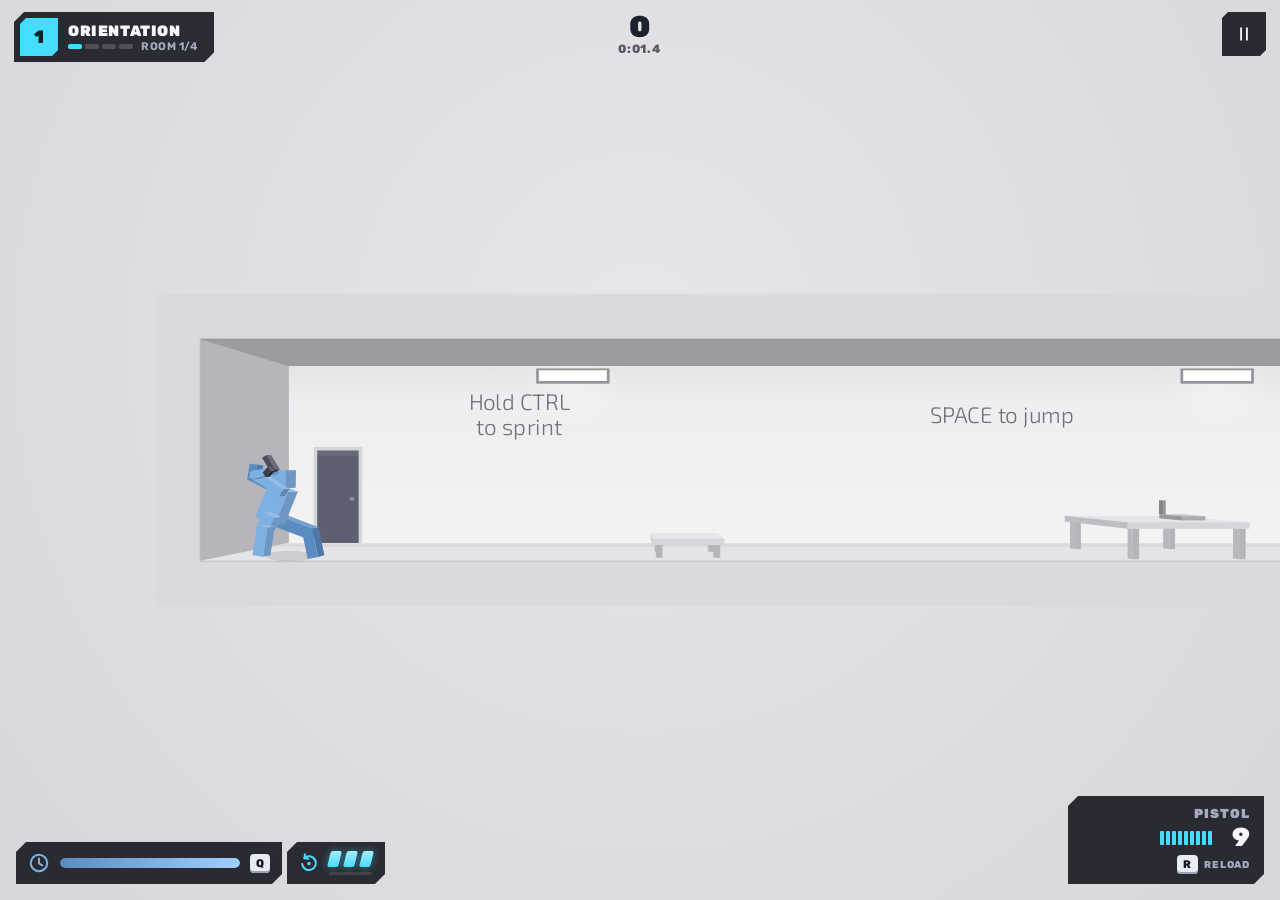
==== commit 4483cd33: "Remove Frenzy; faster kick - Frenzy removed (no infinite-ammo bursts, banner, edge glow or speed boo" ====
--- a/index.html
+++ b/index.html
@@ -6,7 +6,7 @@
   <meta name="theme-color" content="#0c0e15">
   <meta name="description" content="Still Point - a slow-motion ragdoll shootout. Breach the door, bend time, slide under bullets and flip over gunmen across 75 levels, an Endless run with upgrades and a new Daily Run every day.">
   <title>Still Point</title>
-  <link rel="stylesheet" href="css/style.css?v=67">
+  <link rel="stylesheet" href="css/style.css?v=68">
   <script src="https://sdk.crazygames.com/crazygames-sdk-v3.js"></script>
 </head>
 <body>
@@ -139,20 +139,20 @@
   <div id="toasts"></div>
   <div id="rotate" class="hidden"><div><span class="ic" data-icon="rotate"></span><p>TURN YOUR DEVICE SIDEWAYS</p><button class="btn primary" id="btnRotateOk"><b>PLAY ANYWAY</b></button></div></div>
 
-  <script src="js/util.js?v=67"></script>
-  <script src="js/platform.js?v=67"></script>
-  <script src="js/audio.js?v=67"></script>
-  <script src="js/data.js?v=67"></script>
-  <script src="js/levels.js?v=67"></script>
-  <script src="js/progress.js?v=67"></script>
-  <script src="js/physics.js?v=67"></script>
-  <script src="js/world.js?v=67"></script>
-  <script src="js/ragdoll.js?v=67"></script>
-  <script src="js/fx.js?v=67"></script>
-  <script src="js/game.js?v=67"></script>
-  <script src="js/icons.js?v=67"></script>
-  <script src="js/titlefx.js?v=67"></script>
-  <script src="js/ui.js?v=67"></script>
-  <script src="js/main.js?v=67"></script>
+  <script src="js/util.js?v=68"></script>
+  <script src="js/platform.js?v=68"></script>
+  <script src="js/audio.js?v=68"></script>
+  <script src="js/data.js?v=68"></script>
+  <script src="js/levels.js?v=68"></script>
+  <script src="js/progress.js?v=68"></script>
+  <script src="js/physics.js?v=68"></script>
+  <script src="js/world.js?v=68"></script>
+  <script src="js/ragdoll.js?v=68"></script>
+  <script src="js/fx.js?v=68"></script>
+  <script src="js/game.js?v=68"></script>
+  <script src="js/icons.js?v=68"></script>
+  <script src="js/titlefx.js?v=68"></script>
+  <script src="js/ui.js?v=68"></script>
+  <script src="js/main.js?v=68"></script>
 </body>
 </html>
--- a/css/style.css
+++ b/css/style.css
@@ -617,7 +617,7 @@
   .btn.mode small { font-size: 9px; }
 }
 
-/* ------------------------------------------------- event banner (FRENZY etc.) */
+/* ------------------------------------------------------------ event banner */
 .breach-banner { position: absolute; left: 50%; top: 24%; transform: translateX(-50%); display: flex; flex-direction: column; align-items: center; gap: 2px; pointer-events: none; opacity: 0; }
 .breach-banner b { padding: 4px 26px 6px 22px; font-weight: 900; font-size: 46px; letter-spacing: 0.12em; color: var(--acc-ink); background: var(--acc);
   clip-path: polygon(10px 0, calc(100% - 14px) 0, calc(100% - 2px) calc(100% - 10px), calc(100% - 10px) 100%, 14px 100%, 2px 10px); filter: drop-shadow(-8px 0 0 rgba(var(--acc-rgb), 0.35)); }
@@ -650,9 +650,3 @@
 /* kick: to the left of SLIDE, level with it */
 .tb-kick { right: calc(var(--tb) * 2.25 + var(--gap) * 2); bottom: calc(var(--tb) * 0.08); width: calc(var(--tb) * 0.84); height: calc(var(--tb) * 0.84); }
 
-/* ------------------------------------------------------------ frenzy */
-#hud::before { content: ''; position: absolute; inset: 0; pointer-events: none; opacity: 0; transition: opacity 0.35s ease;
-  box-shadow: inset 0 0 0 3px rgba(var(--acc-rgb), 0.55), inset 0 0 120px 20px rgba(var(--acc-rgb), 0.3); }
-body.frenzy #hud::before { opacity: 1; animation: frenzyPulse 0.6s ease-in-out infinite alternate; }
-@keyframes frenzyPulse { from { filter: brightness(1); } to { filter: brightness(1.5); } }
-body.frenzy .ammo { box-shadow: inset 0 0 0 2px var(--acc); }
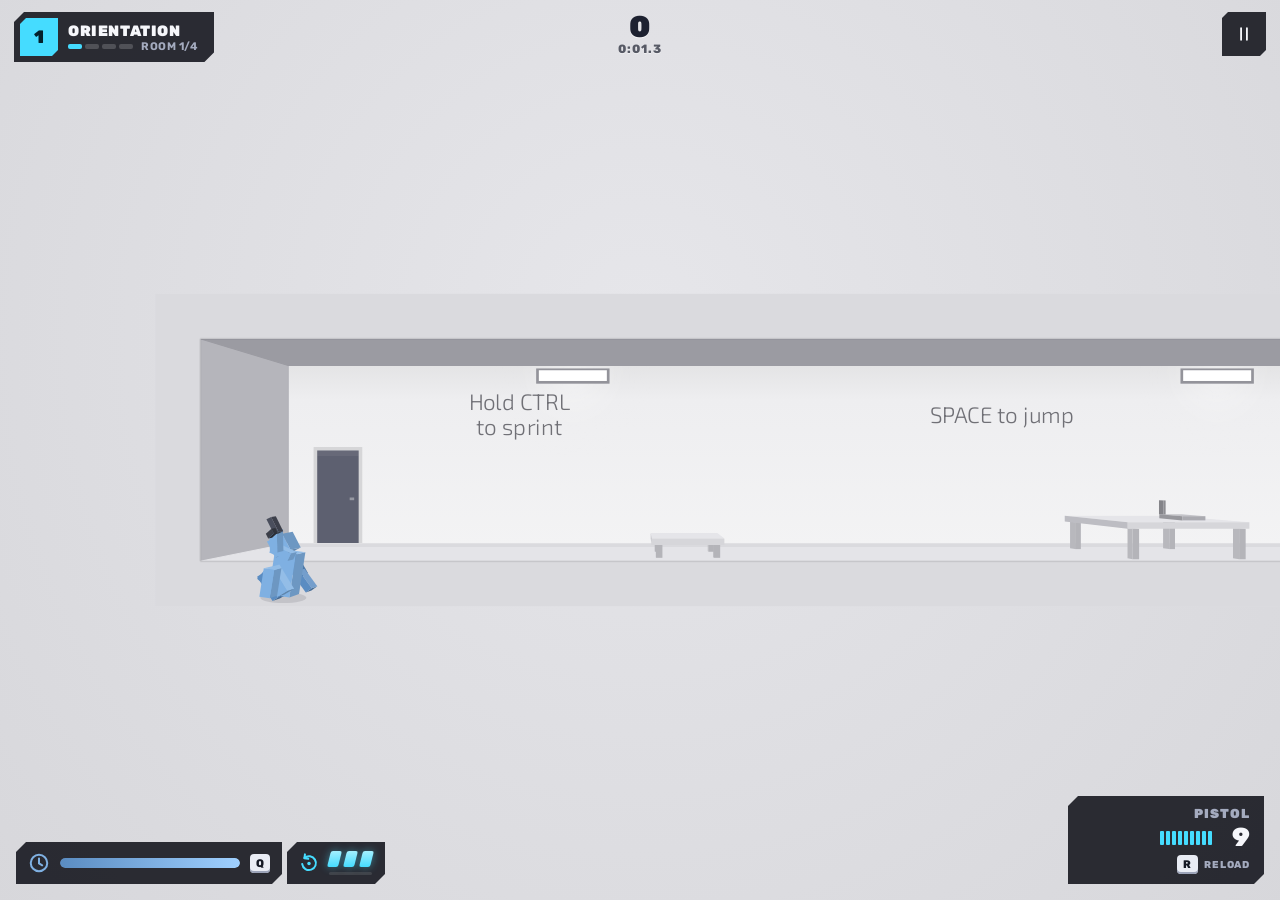
==== commit 14975f76: "Kick: knee bends forward; tutorial text in level 1 - The kicking leg's knee bent backwards; it now c" ====
--- a/index.html
+++ b/index.html
@@ -6,7 +6,7 @@
   <meta name="theme-color" content="#0c0e15">
   <meta name="description" content="Still Point - a slow-motion ragdoll shootout. Breach the door, bend time, slide under bullets and flip over gunmen across 75 levels, an Endless run with upgrades and a new Daily Run every day.">
   <title>Still Point</title>
-  <link rel="stylesheet" href="css/style.css?v=68">
+  <link rel="stylesheet" href="css/style.css?v=69">
   <script src="https://sdk.crazygames.com/crazygames-sdk-v3.js"></script>
 </head>
 <body>
@@ -139,20 +139,20 @@
   <div id="toasts"></div>
   <div id="rotate" class="hidden"><div><span class="ic" data-icon="rotate"></span><p>TURN YOUR DEVICE SIDEWAYS</p><button class="btn primary" id="btnRotateOk"><b>PLAY ANYWAY</b></button></div></div>
 
-  <script src="js/util.js?v=68"></script>
-  <script src="js/platform.js?v=68"></script>
-  <script src="js/audio.js?v=68"></script>
-  <script src="js/data.js?v=68"></script>
-  <script src="js/levels.js?v=68"></script>
-  <script src="js/progress.js?v=68"></script>
-  <script src="js/physics.js?v=68"></script>
-  <script src="js/world.js?v=68"></script>
-  <script src="js/ragdoll.js?v=68"></script>
-  <script src="js/fx.js?v=68"></script>
-  <script src="js/game.js?v=68"></script>
-  <script src="js/icons.js?v=68"></script>
-  <script src="js/titlefx.js?v=68"></script>
-  <script src="js/ui.js?v=68"></script>
-  <script src="js/main.js?v=68"></script>
+  <script src="js/util.js?v=69"></script>
+  <script src="js/platform.js?v=69"></script>
+  <script src="js/audio.js?v=69"></script>
+  <script src="js/data.js?v=69"></script>
+  <script src="js/levels.js?v=69"></script>
+  <script src="js/progress.js?v=69"></script>
+  <script src="js/physics.js?v=69"></script>
+  <script src="js/world.js?v=69"></script>
+  <script src="js/ragdoll.js?v=69"></script>
+  <script src="js/fx.js?v=69"></script>
+  <script src="js/game.js?v=69"></script>
+  <script src="js/icons.js?v=69"></script>
+  <script src="js/titlefx.js?v=69"></script>
+  <script src="js/ui.js?v=69"></script>
+  <script src="js/main.js?v=69"></script>
 </body>
 </html>
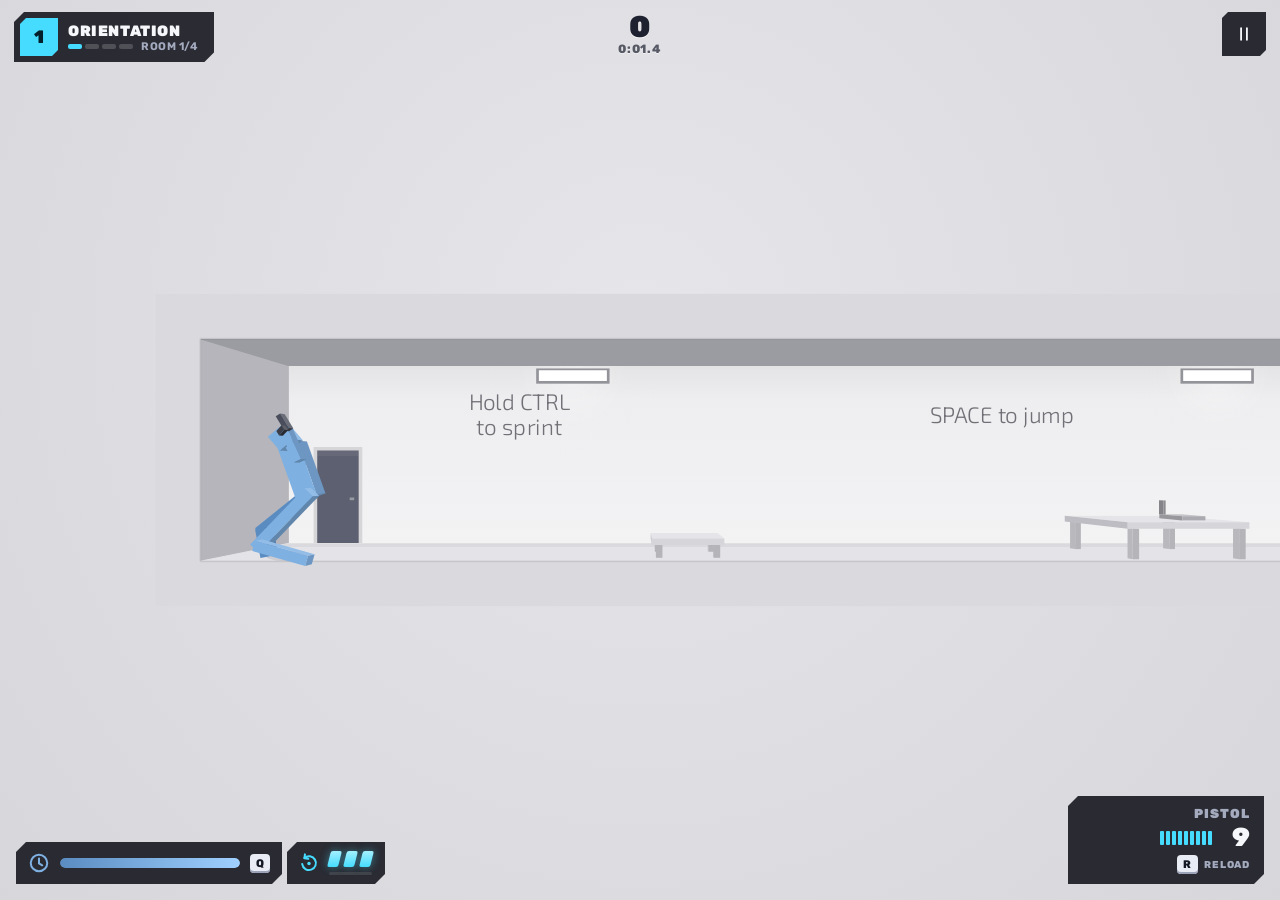
==== commit 06a5b2ea: "Don't open the daily reward menu automatically The DAILY chip on the home screen still shows when a " ====
--- a/index.html
+++ b/index.html
@@ -6,7 +6,7 @@
   <meta name="theme-color" content="#0c0e15">
   <meta name="description" content="Still Point - a slow-motion ragdoll shootout. Breach the door, bend time, slide under bullets and flip over gunmen across 75 levels, an Endless run with upgrades and a new Daily Run every day.">
   <title>Still Point</title>
-  <link rel="stylesheet" href="css/style.css?v=69">
+  <link rel="stylesheet" href="css/style.css?v=70">
   <script src="https://sdk.crazygames.com/crazygames-sdk-v3.js"></script>
 </head>
 <body>
@@ -139,20 +139,20 @@
   <div id="toasts"></div>
   <div id="rotate" class="hidden"><div><span class="ic" data-icon="rotate"></span><p>TURN YOUR DEVICE SIDEWAYS</p><button class="btn primary" id="btnRotateOk"><b>PLAY ANYWAY</b></button></div></div>
 
-  <script src="js/util.js?v=69"></script>
-  <script src="js/platform.js?v=69"></script>
-  <script src="js/audio.js?v=69"></script>
-  <script src="js/data.js?v=69"></script>
-  <script src="js/levels.js?v=69"></script>
-  <script src="js/progress.js?v=69"></script>
-  <script src="js/physics.js?v=69"></script>
-  <script src="js/world.js?v=69"></script>
-  <script src="js/ragdoll.js?v=69"></script>
-  <script src="js/fx.js?v=69"></script>
-  <script src="js/game.js?v=69"></script>
-  <script src="js/icons.js?v=69"></script>
-  <script src="js/titlefx.js?v=69"></script>
-  <script src="js/ui.js?v=69"></script>
-  <script src="js/main.js?v=69"></script>
+  <script src="js/util.js?v=70"></script>
+  <script src="js/platform.js?v=70"></script>
+  <script src="js/audio.js?v=70"></script>
+  <script src="js/data.js?v=70"></script>
+  <script src="js/levels.js?v=70"></script>
+  <script src="js/progress.js?v=70"></script>
+  <script src="js/physics.js?v=70"></script>
+  <script src="js/world.js?v=70"></script>
+  <script src="js/ragdoll.js?v=70"></script>
+  <script src="js/fx.js?v=70"></script>
+  <script src="js/game.js?v=70"></script>
+  <script src="js/icons.js?v=70"></script>
+  <script src="js/titlefx.js?v=70"></script>
+  <script src="js/ui.js?v=70"></script>
+  <script src="js/main.js?v=70"></script>
 </body>
 </html>
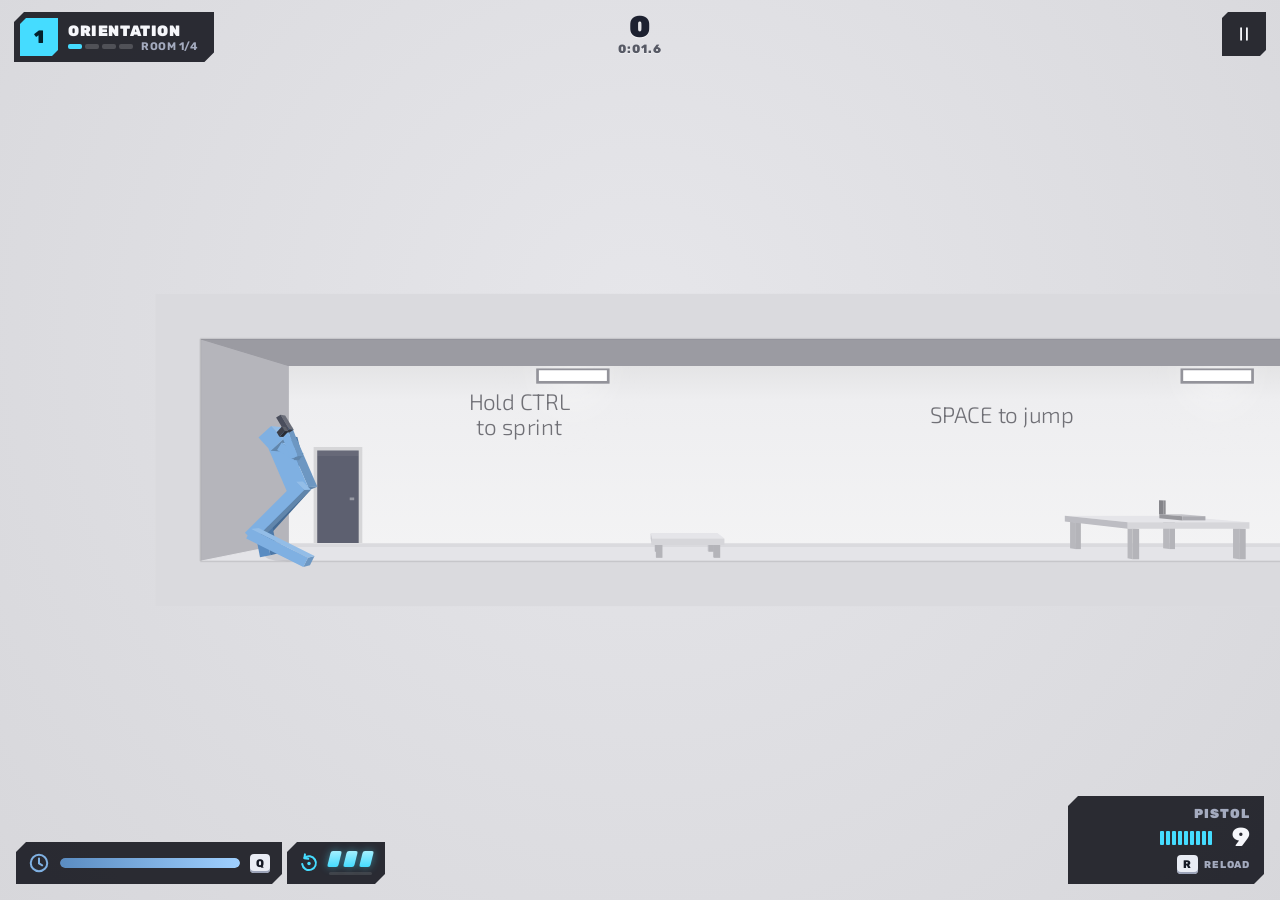
==== commit 6c0130cb: "Minigun magazine 15 -> 10; surprise enemies fire much sooner Ambushers now open fire about 1.0 s aft" ====
--- a/index.html
+++ b/index.html
@@ -6,7 +6,7 @@
   <meta name="theme-color" content="#0c0e15">
   <meta name="description" content="Still Point - a slow-motion ragdoll shootout. Breach the door, bend time, slide under bullets and flip over gunmen across 75 levels, an Endless run with upgrades and a new Daily Run every day.">
   <title>Still Point</title>
-  <link rel="stylesheet" href="css/style.css?v=70">
+  <link rel="stylesheet" href="css/style.css?v=71">
   <script src="https://sdk.crazygames.com/crazygames-sdk-v3.js"></script>
 </head>
 <body>
@@ -139,20 +139,20 @@
   <div id="toasts"></div>
   <div id="rotate" class="hidden"><div><span class="ic" data-icon="rotate"></span><p>TURN YOUR DEVICE SIDEWAYS</p><button class="btn primary" id="btnRotateOk"><b>PLAY ANYWAY</b></button></div></div>
 
-  <script src="js/util.js?v=70"></script>
-  <script src="js/platform.js?v=70"></script>
-  <script src="js/audio.js?v=70"></script>
-  <script src="js/data.js?v=70"></script>
-  <script src="js/levels.js?v=70"></script>
-  <script src="js/progress.js?v=70"></script>
-  <script src="js/physics.js?v=70"></script>
-  <script src="js/world.js?v=70"></script>
-  <script src="js/ragdoll.js?v=70"></script>
-  <script src="js/fx.js?v=70"></script>
-  <script src="js/game.js?v=70"></script>
-  <script src="js/icons.js?v=70"></script>
-  <script src="js/titlefx.js?v=70"></script>
-  <script src="js/ui.js?v=70"></script>
-  <script src="js/main.js?v=70"></script>
+  <script src="js/util.js?v=71"></script>
+  <script src="js/platform.js?v=71"></script>
+  <script src="js/audio.js?v=71"></script>
+  <script src="js/data.js?v=71"></script>
+  <script src="js/levels.js?v=71"></script>
+  <script src="js/progress.js?v=71"></script>
+  <script src="js/physics.js?v=71"></script>
+  <script src="js/world.js?v=71"></script>
+  <script src="js/ragdoll.js?v=71"></script>
+  <script src="js/fx.js?v=71"></script>
+  <script src="js/game.js?v=71"></script>
+  <script src="js/icons.js?v=71"></script>
+  <script src="js/titlefx.js?v=71"></script>
+  <script src="js/ui.js?v=71"></script>
+  <script src="js/main.js?v=71"></script>
 </body>
 </html>
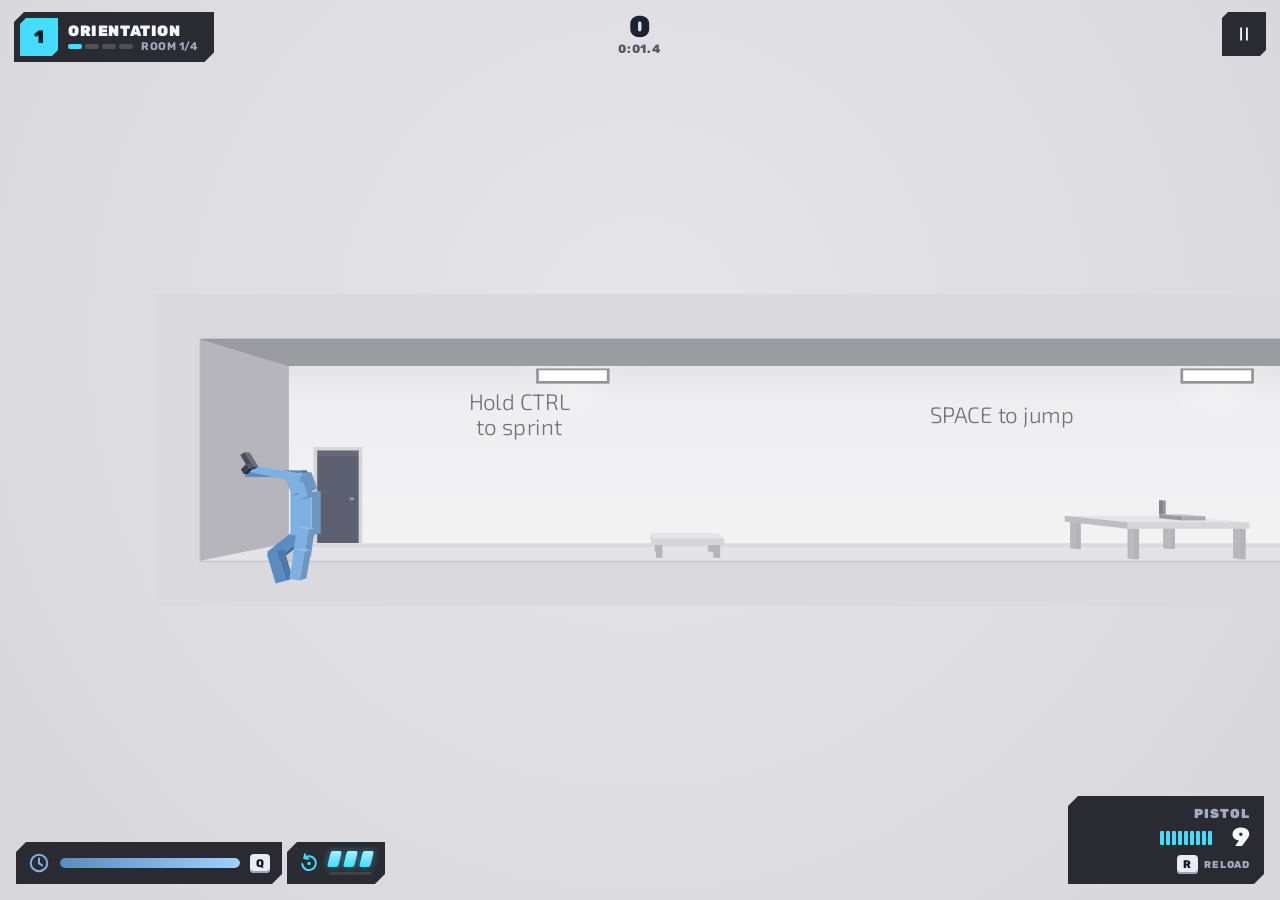
==== commit 52b3d1f9: "Themed scrollbars everywhere Level list, armory, sheets and the privacy policy use a slim cyan thumb" ====
--- a/index.html
+++ b/index.html
@@ -6,7 +6,7 @@
   <meta name="theme-color" content="#0c0e15">
   <meta name="description" content="Still Point - a slow-motion ragdoll shootout. Breach the door, bend time, slide under bullets and flip over gunmen across 75 levels, an Endless run with upgrades and a new Daily Run every day.">
   <title>Still Point</title>
-  <link rel="stylesheet" href="css/style.css?v=71">
+  <link rel="stylesheet" href="css/style.css?v=73">
   <script src="https://sdk.crazygames.com/crazygames-sdk-v3.js"></script>
 </head>
 <body>
@@ -139,20 +139,20 @@
   <div id="toasts"></div>
   <div id="rotate" class="hidden"><div><span class="ic" data-icon="rotate"></span><p>TURN YOUR DEVICE SIDEWAYS</p><button class="btn primary" id="btnRotateOk"><b>PLAY ANYWAY</b></button></div></div>
 
-  <script src="js/util.js?v=71"></script>
-  <script src="js/platform.js?v=71"></script>
-  <script src="js/audio.js?v=71"></script>
-  <script src="js/data.js?v=71"></script>
-  <script src="js/levels.js?v=71"></script>
-  <script src="js/progress.js?v=71"></script>
-  <script src="js/physics.js?v=71"></script>
-  <script src="js/world.js?v=71"></script>
-  <script src="js/ragdoll.js?v=71"></script>
-  <script src="js/fx.js?v=71"></script>
-  <script src="js/game.js?v=71"></script>
-  <script src="js/icons.js?v=71"></script>
-  <script src="js/titlefx.js?v=71"></script>
-  <script src="js/ui.js?v=71"></script>
-  <script src="js/main.js?v=71"></script>
+  <script src="js/util.js?v=73"></script>
+  <script src="js/platform.js?v=73"></script>
+  <script src="js/audio.js?v=73"></script>
+  <script src="js/data.js?v=73"></script>
+  <script src="js/levels.js?v=73"></script>
+  <script src="js/progress.js?v=73"></script>
+  <script src="js/physics.js?v=73"></script>
+  <script src="js/world.js?v=73"></script>
+  <script src="js/ragdoll.js?v=73"></script>
+  <script src="js/fx.js?v=73"></script>
+  <script src="js/game.js?v=73"></script>
+  <script src="js/icons.js?v=73"></script>
+  <script src="js/titlefx.js?v=73"></script>
+  <script src="js/ui.js?v=73"></script>
+  <script src="js/main.js?v=73"></script>
 </body>
 </html>
--- a/css/style.css
+++ b/css/style.css
@@ -650,3 +650,17 @@
 /* kick: to the left of SLIDE, level with it */
 .tb-kick { right: calc(var(--tb) * 2.25 + var(--gap) * 2); bottom: calc(var(--tb) * 0.08); width: calc(var(--tb) * 0.84); height: calc(var(--tb) * 0.84); }
 
+
+/* ------------------------------------------------------------ scrollbars */
+/* Every scrolling area (level list, armory, sheets, the privacy policy) gets a slim themed bar
+   instead of the browser's grey one: a faint dark rail and a cyan thumb that brightens on use. */
+/* Firefox only: in Chrome the standard properties would switch off the custom bar below */
+@supports (-moz-appearance: none) { * { scrollbar-width: thin; scrollbar-color: rgba(var(--acc-rgb), 0.5) rgba(255, 255, 255, 0.04); } }
+::-webkit-scrollbar { width: 8px; height: 8px; }
+::-webkit-scrollbar-track { background: rgba(255, 255, 255, 0.035); border-radius: 8px; margin: 6px; }
+::-webkit-scrollbar-thumb { background: linear-gradient(180deg, rgba(var(--acc-rgb), 0.75), rgba(var(--acc-rgb), 0.45)); border-radius: 8px; border: 2px solid transparent; background-clip: padding-box; min-height: 36px; }
+::-webkit-scrollbar-thumb:hover { background: var(--acc); border-width: 1px; }
+::-webkit-scrollbar-thumb:active { background: var(--acc-hi); border-width: 1px; }
+::-webkit-scrollbar-corner { background: transparent; }
+::-webkit-scrollbar-button { display: none; height: 0; width: 0; }
+.sheet::-webkit-scrollbar, .policy::-webkit-scrollbar { width: 6px; }
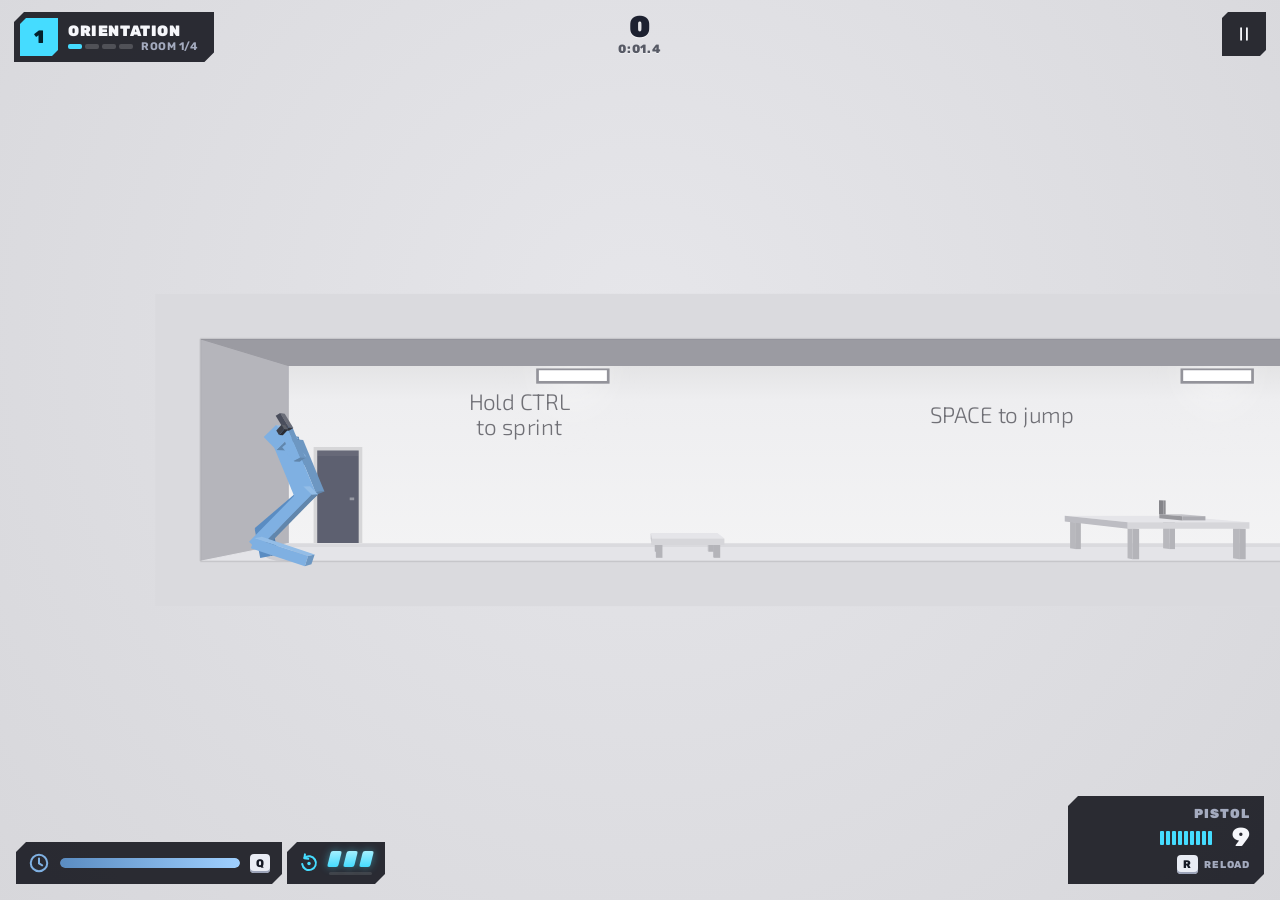
==== commit 130c44eb: "Free the player when wedged mid-air; centre the RESULTS button - Resting on a crate's edge against a" ====
--- a/index.html
+++ b/index.html
@@ -6,7 +6,7 @@
   <meta name="theme-color" content="#0c0e15">
   <meta name="description" content="Still Point - a slow-motion ragdoll shootout. Breach the door, bend time, slide under bullets and flip over gunmen across 75 levels, an Endless run with upgrades and a new Daily Run every day.">
   <title>Still Point</title>
-  <link rel="stylesheet" href="css/style.css?v=73">
+  <link rel="stylesheet" href="css/style.css?v=74">
   <script src="https://sdk.crazygames.com/crazygames-sdk-v3.js"></script>
 </head>
 <body>
@@ -139,20 +139,20 @@
   <div id="toasts"></div>
   <div id="rotate" class="hidden"><div><span class="ic" data-icon="rotate"></span><p>TURN YOUR DEVICE SIDEWAYS</p><button class="btn primary" id="btnRotateOk"><b>PLAY ANYWAY</b></button></div></div>
 
-  <script src="js/util.js?v=73"></script>
-  <script src="js/platform.js?v=73"></script>
-  <script src="js/audio.js?v=73"></script>
-  <script src="js/data.js?v=73"></script>
-  <script src="js/levels.js?v=73"></script>
-  <script src="js/progress.js?v=73"></script>
-  <script src="js/physics.js?v=73"></script>
-  <script src="js/world.js?v=73"></script>
-  <script src="js/ragdoll.js?v=73"></script>
-  <script src="js/fx.js?v=73"></script>
-  <script src="js/game.js?v=73"></script>
-  <script src="js/icons.js?v=73"></script>
-  <script src="js/titlefx.js?v=73"></script>
-  <script src="js/ui.js?v=73"></script>
-  <script src="js/main.js?v=73"></script>
+  <script src="js/util.js?v=74"></script>
+  <script src="js/platform.js?v=74"></script>
+  <script src="js/audio.js?v=74"></script>
+  <script src="js/data.js?v=74"></script>
+  <script src="js/levels.js?v=74"></script>
+  <script src="js/progress.js?v=74"></script>
+  <script src="js/physics.js?v=74"></script>
+  <script src="js/world.js?v=74"></script>
+  <script src="js/ragdoll.js?v=74"></script>
+  <script src="js/fx.js?v=74"></script>
+  <script src="js/game.js?v=74"></script>
+  <script src="js/icons.js?v=74"></script>
+  <script src="js/titlefx.js?v=74"></script>
+  <script src="js/ui.js?v=74"></script>
+  <script src="js/main.js?v=74"></script>
 </body>
 </html>
--- a/css/style.css
+++ b/css/style.css
@@ -253,7 +253,8 @@
 .death-btns { display: grid; grid-template-columns: 1fr 1fr; gap: 8px; margin-top: 8px; width: 100%; }
 .death-btns .btn { min-height: 56px; flex-direction: row; gap: 10px; }
 .death-btns .btn .bt { display: flex; flex-direction: column; align-items: flex-start; }
-.death-btns .btn.wide { grid-column: 1 / -1; }
+.death-btns .btn.wide { grid-column: 1 / -1; justify-content: center; text-align: center; }
+.death-btns .btn.wide .bt { align-items: center; }
 .death .lives { display: flex; gap: 6px; }
 .death .lives .ic { width: 22px; height: 22px; color: rgba(255, 255, 255, 0.14); }
 .death .lives .ic.on { color: #ff5d73; }
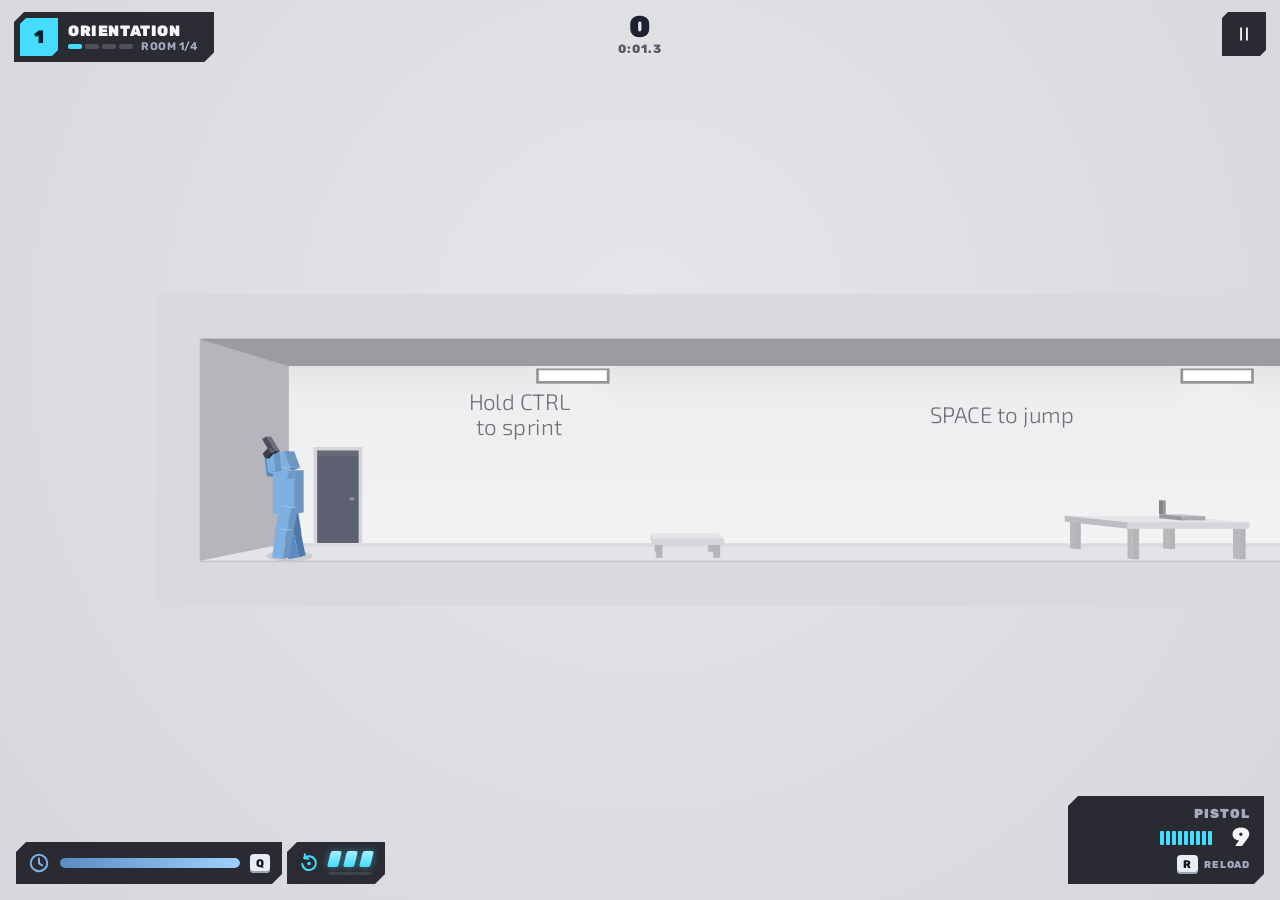
==== commit 4ec71316: "Pre-submission fixes: fixed-step simulation, font licence - The game now simulates in fixed 1/240 s " ====
--- a/index.html
+++ b/index.html
@@ -6,7 +6,7 @@
   <meta name="theme-color" content="#0c0e15">
   <meta name="description" content="Still Point - a slow-motion ragdoll shootout. Breach the door, bend time, slide under bullets and flip over gunmen across 75 levels, an Endless run with upgrades and a new Daily Run every day.">
   <title>Still Point</title>
-  <link rel="stylesheet" href="css/style.css?v=74">
+  <link rel="stylesheet" href="css/style.css?v=77">
   <script src="https://sdk.crazygames.com/crazygames-sdk-v3.js"></script>
 </head>
 <body>
@@ -139,20 +139,20 @@
   <div id="toasts"></div>
   <div id="rotate" class="hidden"><div><span class="ic" data-icon="rotate"></span><p>TURN YOUR DEVICE SIDEWAYS</p><button class="btn primary" id="btnRotateOk"><b>PLAY ANYWAY</b></button></div></div>
 
-  <script src="js/util.js?v=74"></script>
-  <script src="js/platform.js?v=74"></script>
-  <script src="js/audio.js?v=74"></script>
-  <script src="js/data.js?v=74"></script>
-  <script src="js/levels.js?v=74"></script>
-  <script src="js/progress.js?v=74"></script>
-  <script src="js/physics.js?v=74"></script>
-  <script src="js/world.js?v=74"></script>
-  <script src="js/ragdoll.js?v=74"></script>
-  <script src="js/fx.js?v=74"></script>
-  <script src="js/game.js?v=74"></script>
-  <script src="js/icons.js?v=74"></script>
-  <script src="js/titlefx.js?v=74"></script>
-  <script src="js/ui.js?v=74"></script>
-  <script src="js/main.js?v=74"></script>
+  <script src="js/util.js?v=77"></script>
+  <script src="js/platform.js?v=77"></script>
+  <script src="js/audio.js?v=77"></script>
+  <script src="js/data.js?v=77"></script>
+  <script src="js/levels.js?v=77"></script>
+  <script src="js/progress.js?v=77"></script>
+  <script src="js/physics.js?v=77"></script>
+  <script src="js/world.js?v=77"></script>
+  <script src="js/ragdoll.js?v=77"></script>
+  <script src="js/fx.js?v=77"></script>
+  <script src="js/game.js?v=77"></script>
+  <script src="js/icons.js?v=77"></script>
+  <script src="js/titlefx.js?v=77"></script>
+  <script src="js/ui.js?v=77"></script>
+  <script src="js/main.js?v=77"></script>
 </body>
 </html>
